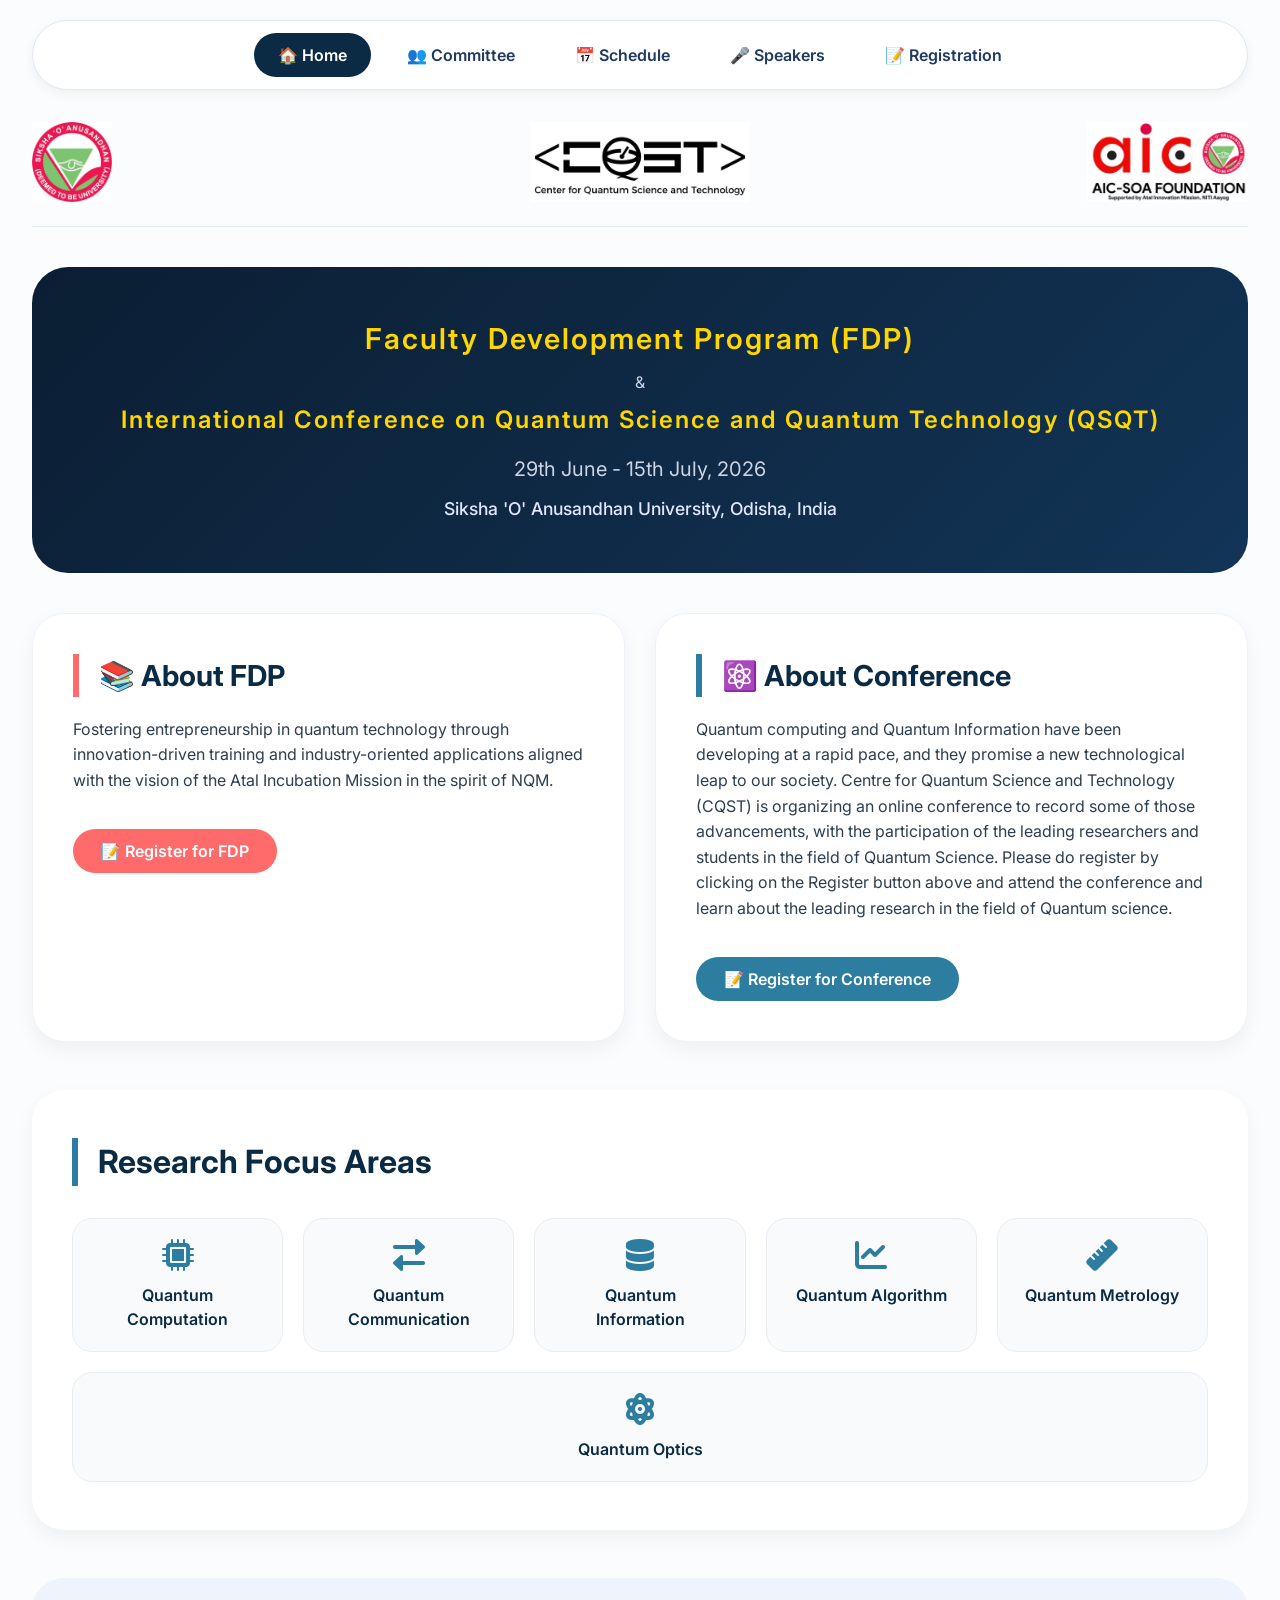
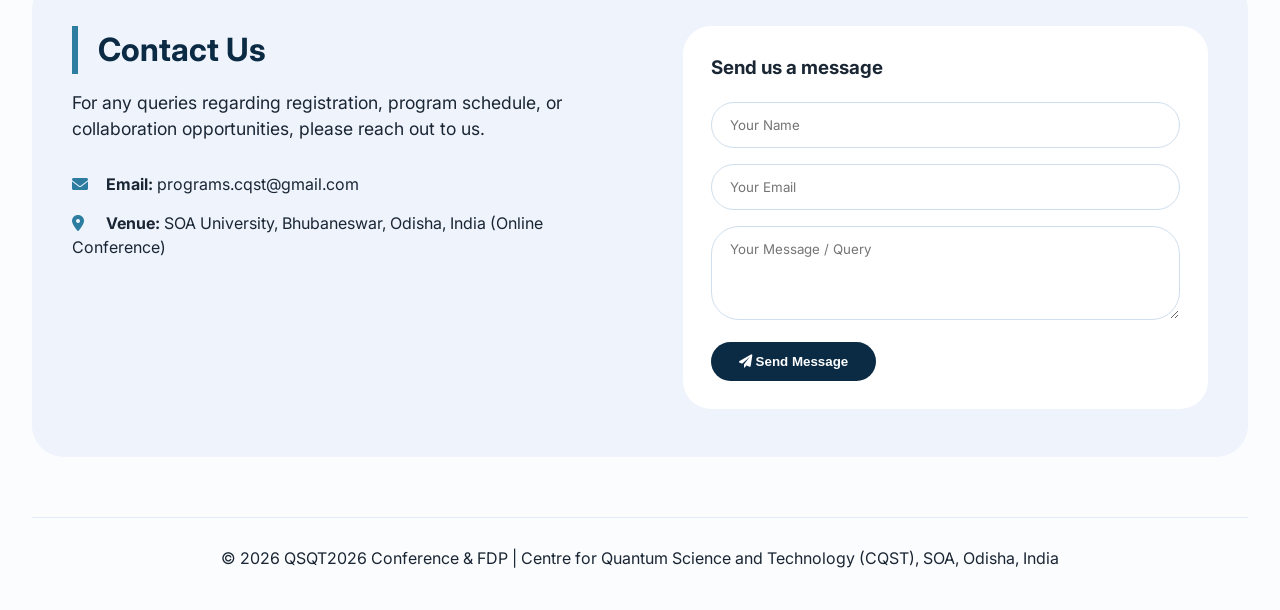
==== index.html @ 763c0652 "Update index.html" ====
<!DOCTYPE html>
<html lang="en">
<head>
  <meta charset="UTF-8">
  <meta name="viewport" content="width=device-width, initial-scale=1.0">
  <title>QSQT2026 & FDP | Quantum Science & Technology</title>
  <link href="https://fonts.googleapis.com/css2?family=Inter:wght@300;400;600;700;800&display=swap" rel="stylesheet">
  <link rel="stylesheet" href="https://cdnjs.cloudflare.com/ajax/libs/font-awesome/6.0.0-beta3/css/all.min.css">
  <style>
    * {
      margin: 0;
      padding: 0;
      box-sizing: border-box;
    }

    body {
      font-family: 'Inter', sans-serif;
      background: #fbfcfe;
      color: #1a2634;
      line-height: 1.5;
    }

    .container {
      max-width: 1280px;
      margin: 0 auto;
      padding: 0 32px;
    }

    /* Navigation Menu */
    .navbar {
      background: white;
      border-radius: 60px;
      padding: 12px 24px;
      margin: 20px 0 0;
      box-shadow: 0 4px 12px rgba(0, 0, 0, 0.05);
      border: 1px solid #e2e8f0;
    }

    .nav-menu {
      display: flex;
      justify-content: center;
      flex-wrap: wrap;
      gap: 12px;
      list-style: none;
    }

    .nav-menu li a {
      display: inline-block;
      padding: 10px 24px;
      font-weight: 600;
      text-decoration: none;
      color: #1e3a5f;
      border-radius: 40px;
      transition: all 0.2s ease;
    }

    .nav-menu li a:hover, .nav-menu li a.active {
      background: #0b2b44;
      color: white;
    }

    /* Logo Strip */
    .logo-strip {
      display: flex;
      align-items: center;
      justify-content: space-between;
      flex-wrap: wrap;
      gap: 24px;
      padding: 32px 0 24px;
      border-bottom: 1px solid #e2e8f0;
    }

    .logo-item {
      flex: 1;
      display: flex;
      justify-content: center;
      align-items: center;
      min-width: 120px;
    }

    .logo-left { justify-content: flex-start; }
    .logo-right { justify-content: flex-end; }
    .logo-img { max-height: 80px; width: auto; object-fit: contain; }

    /* Hero Banner */
    .hero-banner {
      background: linear-gradient(135deg, #0b1e33 0%, #123456 100%);
      border-radius: 36px;
      margin: 40px 0 32px;
      padding: 50px 32px;
      text-align: center;
      position: relative;
      overflow: hidden;
    }

    .program-name-main {
      font-size: 1.8rem;
      font-weight: 600;
      color: #ffd700;
      margin-bottom: 10px;
      letter-spacing: 2px;
    }

    .program-sub {
      font-size: 1.25rem;
      color: #cbd5e6;
      margin-top: 16px;
    }

    .program-location {
      font-size: 1.1rem;
      color: #e0e8ff;
      margin-top: 12px;
      font-weight: 500;
    }

    /* Two Column Layout for About Sections */
    .two-columns {
      display: flex;
      flex-wrap: wrap;
      gap: 30px;
      margin: 40px 0 48px;
    }

    .about-card {
      flex: 1;
      background: white;
      border-radius: 32px;
      padding: 40px;
      box-shadow: 0 8px 20px rgba(0, 0, 0, 0.05);
      border: 1px solid #eef2f8;
      transition: transform 0.2s;
    }

    .about-card:hover {
      transform: translateY(-5px);
    }

    .card-title {
      font-size: 1.8rem;
      font-weight: 700;
      margin-bottom: 20px;
      color: #0b2b44;
      border-left: 6px solid #2c7da0;
      padding-left: 20px;
    }

    .card-title-fdp {
      border-left-color: #ff6b6b;
    }

    .card-title-conference {
      border-left-color: #2c7da0;
    }

    .about-text {
      font-size: 1rem;
      line-height: 1.6;
      color: #2d3e50;
      margin-bottom: 25px;
    }

    .register-btn {
      display: inline-block;
      background: #2c7da0;
      color: white;
      padding: 10px 28px;
      border-radius: 40px;
      text-decoration: none;
      font-weight: 600;
      transition: background 0.2s;
      margin-top: 10px;
    }

    .register-btn-fdp {
      background: #ff6b6b;
    }

    .register-btn-fdp:hover {
      background: #e55555;
    }

    .register-btn-conference:hover {
      background: #1a5a78;
    }

    /* Research Fields Grid */
    .research-section {
      background: white;
      border-radius: 32px;
      padding: 48px 40px;
      margin: 40px 0 48px;
      box-shadow: 0 8px 20px rgba(0, 0, 0, 0.05);
    }

    .section-title {
      font-size: 2rem;
      font-weight: 700;
      margin-bottom: 24px;
      color: #0b2b44;
      border-left: 6px solid #2c7da0;
      padding-left: 20px;
    }

    .highlight-grid {
      display: flex;
      flex-wrap: wrap;
      gap: 20px;
      margin-top: 32px;
    }

    .info-card {
      background: #f8fafc;
      border-radius: 20px;
      padding: 20px 24px;
      flex: 1;
      min-width: 180px;
      text-align: center;
      transition: transform 0.2s;
      border: 1px solid #e9edf2;
    }

    .info-card:hover {
      transform: translateY(-3px);
      box-shadow: 0 8px 20px rgba(0,0,0,0.08);
    }

    .info-card i {
      font-size: 2rem;
      color: #2c7da0;
      margin-bottom: 12px;
      display: block;
    }

    .info-card h3 {
      font-size: 1rem;
      font-weight: 600;
      color: #0b2b44;
    }

    /* Contact Section */
    .contact-section {
      background: #eef3fc;
      border-radius: 32px;
      padding: 48px 40px;
      margin-bottom: 60px;
      display: flex;
      flex-wrap: wrap;
      gap: 48px;
    }

    .contact-info { flex: 1.2; }
    .contact-form { flex: 1; background: white; border-radius: 28px; padding: 28px; }

    input, textarea {
      width: 100%;
      padding: 14px 18px;
      border: 1px solid #cfdfed;
      border-radius: 28px;
      margin-bottom: 16px;
      font-family: 'Inter', sans-serif;
    }

    button {
      background: #0b2b44;
      color: white;
      border: none;
      padding: 12px 28px;
      border-radius: 40px;
      cursor: pointer;
      font-weight: 600;
    }

    button:hover {
      background: #1f4e6e;
    }

    .footer {
      text-align: center;
      padding: 28px 0 40px;
      border-top: 1px solid #e2edf7;
    }

    @media (max-width: 780px) {
      .program-name { font-size: 2rem; }
      .program-name-main { font-size: 1.3rem; }
      .logo-img { max-height: 55px; }
      .two-columns { flex-direction: column; }
      .card-title { font-size: 1.4rem; }
    }
  </style>
</head>
<body>

<div class="container">
  <!-- Navigation Menu -->
  <div class="navbar">
    <ul class="nav-menu">
      <li><a href="index.html" class="active">🏠 Home</a></li>
      <li><a href="committee.html">👥 Committee</a></li>
      <li><a href="schedule.html">📅 Schedule</a></li>
      <li><a href="speakers.html">🎤 Speakers</a></li>
      <li><a href="registration.html">📝 Registration</a></li>
    </ul>
  </div>

  <!-- THREE LOGOS: SOA (left), CQST (center), AIC (right) -->
  <div class="logo-strip">
    <div class="logo-item logo-left">
      <img src="images/logo/soa-logo.jpg" alt="SOA Logo" class="logo-img" onerror="this.src='https://placehold.co/400x200/1e3a5f/white?text=SOA'">
    </div>
    <div class="logo-item logo-center">
      <img src="images/logo/cqst-logo.jpg" alt="CQST Logo" class="logo-img" onerror="this.src='https://placehold.co/400x200/236B8E/white?text=CQST'">
    </div>
    <div class="logo-item logo-right">
      <img src="images/logo/aic-logo.jpg" alt="AIC Logo" class="logo-img" onerror="this.src='https://placehold.co/400x200/2c5a2e/white?text=AIC'">
    </div>
  </div>

  <!-- BANNER with Both Programs -->
  <div class="hero-banner">
    <div class="program-name-main">Faculty Development Program (FDP)</div>
    <div class="program-sub" style="font-size: 1rem; margin-top: 8px; margin-bottom: 8px;">&</div>
    <div class="program-name-main" style="font-size: 1.5rem;">International Conference on Quantum Science and Quantum Technology (QSQT)</div>
    <div class="program-sub">29th June - 15th July, 2026</div>
    <div class="program-location">Siksha 'O' Anusandhan University, Odisha, India</div>
  </div>

  <!-- TWO ABOUT SECTIONS SIDE BY SIDE -->
  <div class="two-columns">
    <!-- FDP About Card -->
    <div class="about-card">
      <h2 class="card-title card-title-fdp">📚 About FDP</h2>
      <div class="about-text">
        Fostering entrepreneurship in quantum technology through innovation-driven training and industry-oriented applications aligned with the vision of the Atal Incubation Mission in the spirit of NQM.
      </div>
      <a href="https://forms.gle/PNzLNgaonMQdGk4N9" target="_blank" class="register-btn register-btn-fdp">📝 Register for FDP</a>
    </div>

    <!-- Conference About Card -->
    <div class="about-card">
      <h2 class="card-title card-title-conference">⚛️ About Conference</h2>
      <div class="about-text">
        Quantum computing and Quantum Information have been developing at a rapid pace, and they promise a new technological leap to our society. Centre for Quantum Science and Technology (CQST) is organizing an online conference to record some of those advancements, with the participation of the leading researchers and students in the field of Quantum Science. Please do register by clicking on the Register button above and attend the conference and learn about the leading research in the field of Quantum science.
      </div>
      <a href="https://forms.gle/eSTVRJTzPmcf8wGw5" target="_blank" class="register-btn register-btn-conference">📝 Register for Conference</a>
    </div>
  </div>

  <!-- Research Fields -->
  <div class="research-section">
    <h2 class="section-title">Research Focus Areas</h2>
    <div class="highlight-grid">
      <div class="info-card"><i class="fas fa-microchip"></i><h3>Quantum Computation</h3></div>
      <div class="info-card"><i class="fas fa-exchange-alt"></i><h3>Quantum Communication</h3></div>
      <div class="info-card"><i class="fas fa-database"></i><h3>Quantum Information</h3></div>
      <div class="info-card"><i class="fas fa-chart-line"></i><h3>Quantum Algorithm</h3></div>
      <div class="info-card"><i class="fas fa-ruler"></i><h3>Quantum Metrology</h3></div>
      <div class="info-card"><i class="fas fa-atom"></i><h3>Quantum Optics</h3></div>
    </div>
  </div>

  <!-- CONTACT SECTION -->
  <div class="contact-section">
    <div class="contact-info">
      <h2 class="section-title" style="border-left-color: #2c7da0; margin-bottom: 8px;">Contact Us</h2>
      <p style="margin-top: 16px; font-size: 1.1rem;">For any queries regarding registration, program schedule, or collaboration opportunities, please reach out to us.</p>
      <div style="margin-top: 30px;">
        <p style="margin: 15px 0;"><i class="fas fa-envelope" style="width: 30px; color: #2c7da0;"></i> <strong>Email:</strong> programs.cqst@gmail.com</p>
        <p style="margin: 15px 0;"><i class="fas fa-map-marker-alt" style="width: 30px; color: #2c7da0;"></i> <strong>Venue:</strong> SOA University, Bhubaneswar, Odisha, India (Online Conference)</p>
      </div>
    </div>
    <div class="contact-form">
      <h3 style="margin-bottom: 20px;">Send us a message</h3>
      <form id="contactForm">
        <input type="text" placeholder="Your Name" required>
        <input type="email" placeholder="Your Email" required>
        <textarea rows="4" placeholder="Your Message / Query"></textarea>
        <button type="submit"><i class="fas fa-paper-plane"></i> Send Message</button>
      </form>
    </div>
  </div>

  <footer class="footer">
    <p>© 2026 QSQT2026 Conference & FDP | Centre for Quantum Science and Technology (CQST), SOA, Odisha, India</p>
  </footer>
</div>

<script>
  document.getElementById('contactForm')?.addEventListener('submit', function(e) {
    e.preventDefault();
    alert('Thank you for your message! The QSQT2026 team will get back to you soon at programs.cqst@gmail.com');
    this.reset();
  });
</script>
</body>
</html>
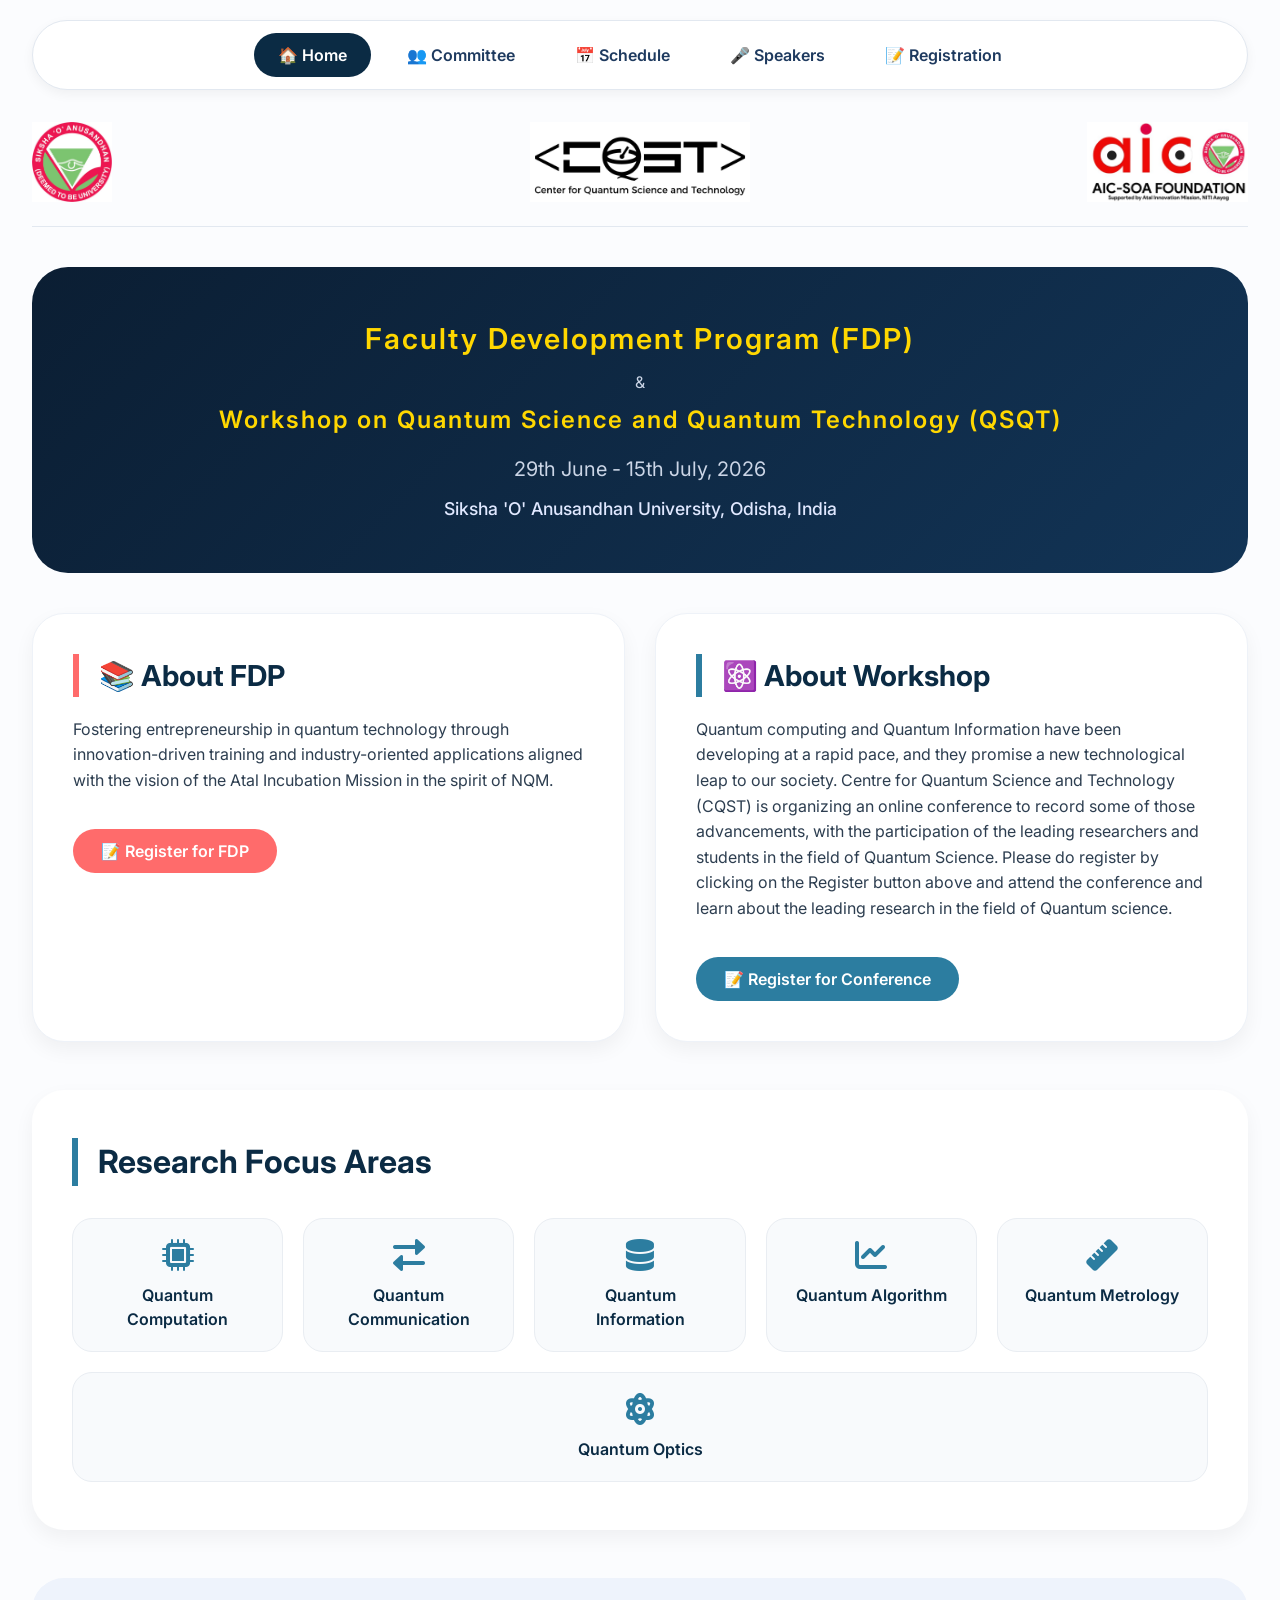
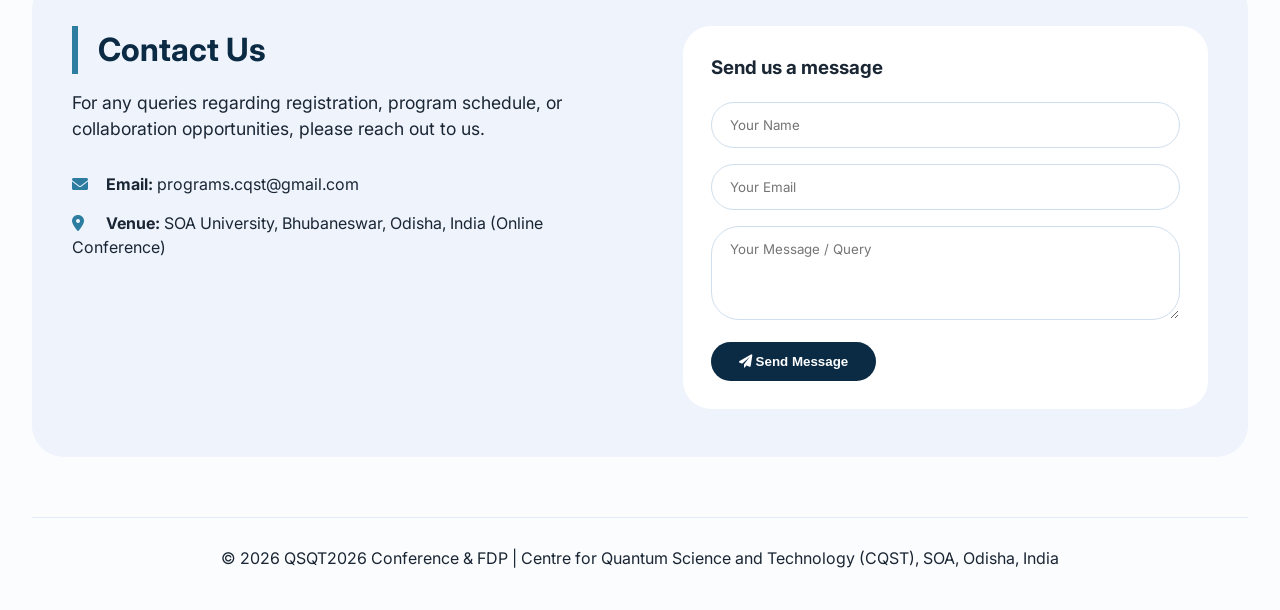
==== commit 1ed16a55: "Update index.html" ====
--- a/index.html
+++ b/index.html
@@ -321,7 +321,7 @@
   <div class="hero-banner">
     <div class="program-name-main">Faculty Development Program (FDP)</div>
     <div class="program-sub" style="font-size: 1rem; margin-top: 8px; margin-bottom: 8px;">&</div>
-    <div class="program-name-main" style="font-size: 1.5rem;">International Conference on Quantum Science and Quantum Technology (QSQT)</div>
+    <div class="program-name-main" style="font-size: 1.5rem;"> Workshop on Quantum Science and Quantum Technology (QSQT)</div>
     <div class="program-sub">29th June - 15th July, 2026</div>
     <div class="program-location">Siksha 'O' Anusandhan University, Odisha, India</div>
   </div>
@@ -339,7 +339,7 @@
 
     <!-- Conference About Card -->
     <div class="about-card">
-      <h2 class="card-title card-title-conference">⚛️ About Conference</h2>
+      <h2 class="card-title card-title-conference">⚛️ About Workshop</h2>
       <div class="about-text">
         Quantum computing and Quantum Information have been developing at a rapid pace, and they promise a new technological leap to our society. Centre for Quantum Science and Technology (CQST) is organizing an online conference to record some of those advancements, with the participation of the leading researchers and students in the field of Quantum Science. Please do register by clicking on the Register button above and attend the conference and learn about the leading research in the field of Quantum science.
       </div>
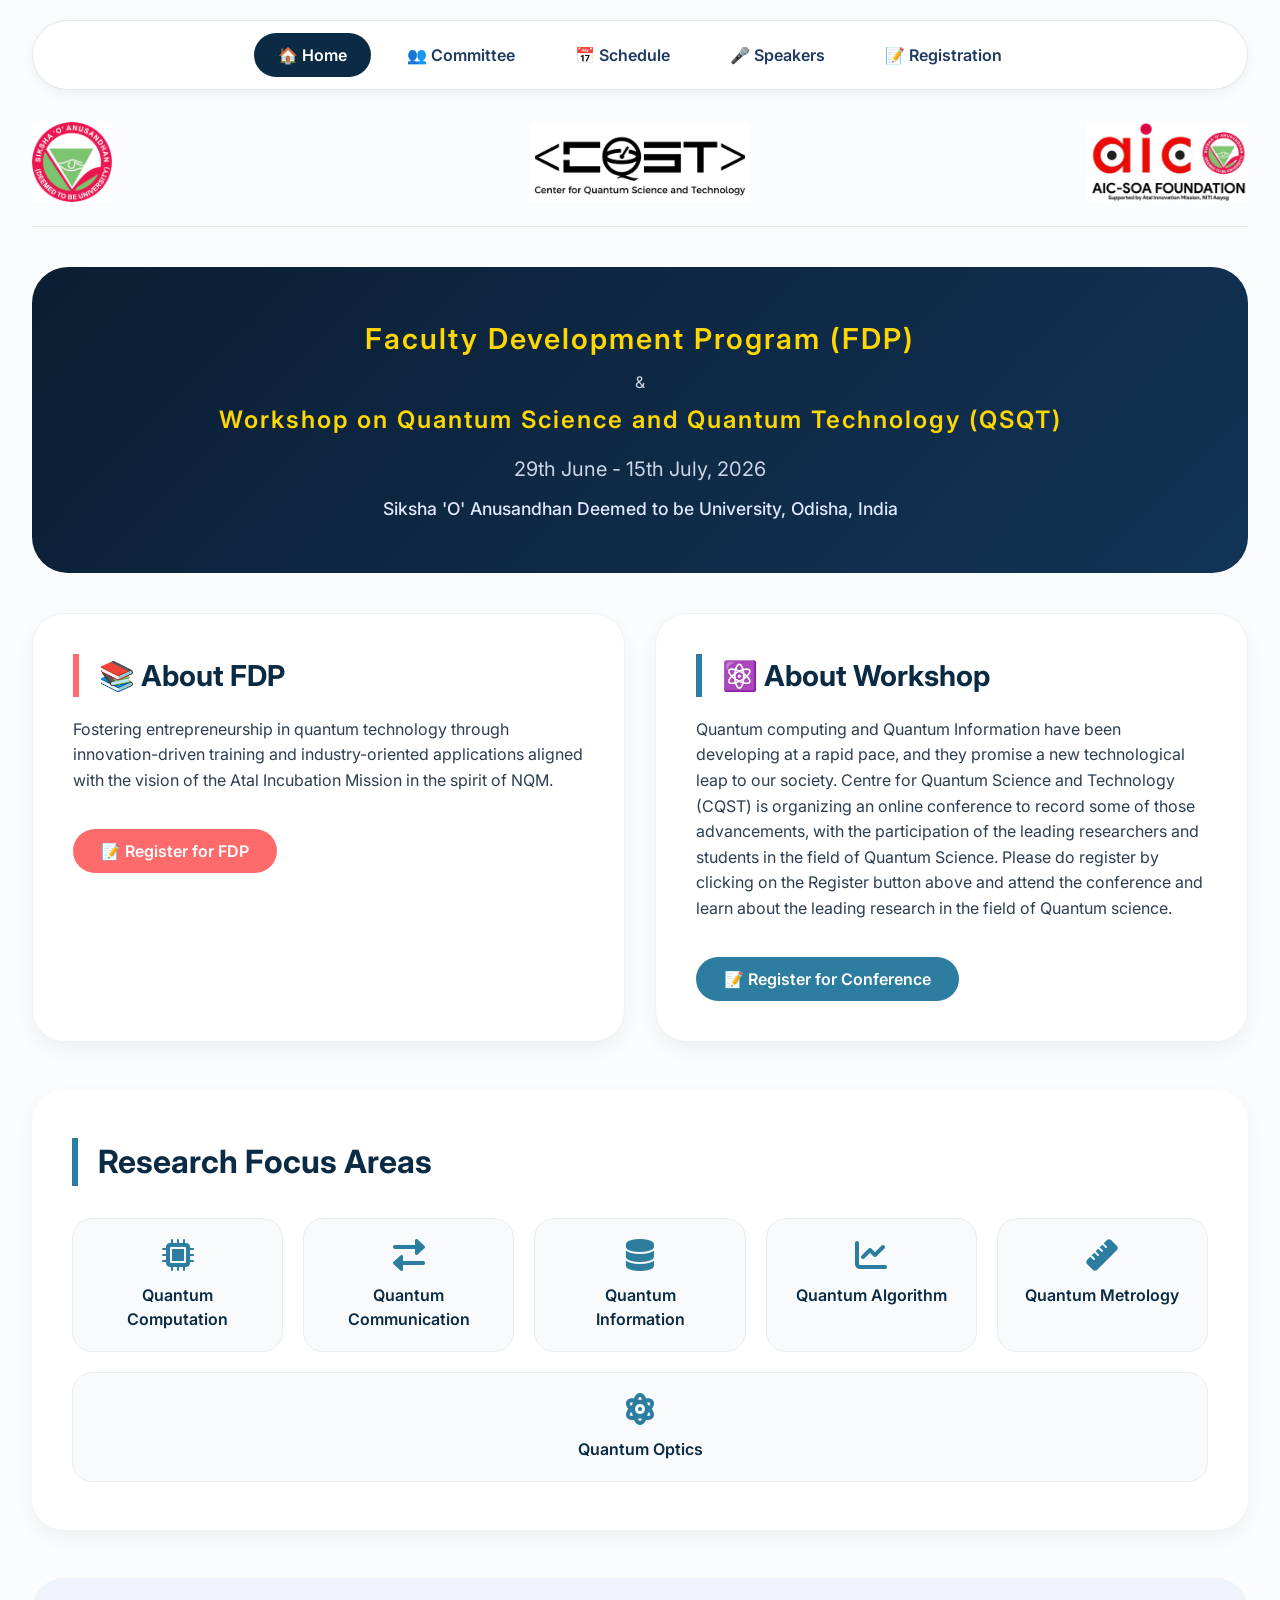
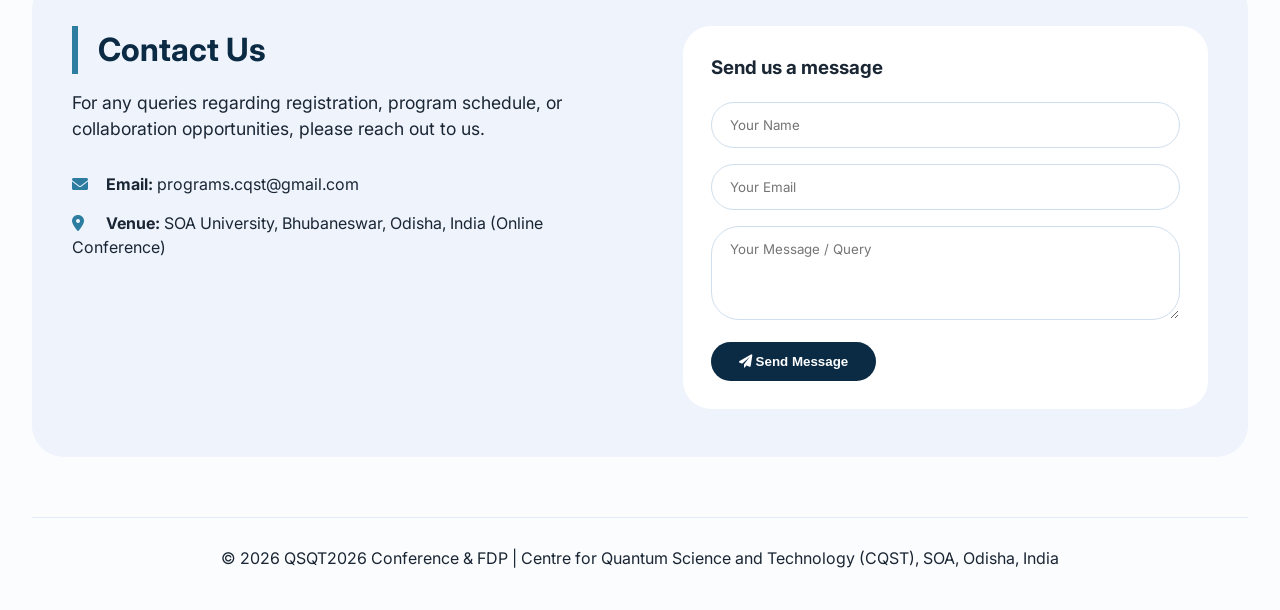
==== commit f87a7aff: "Update index.html" ====
--- a/index.html
+++ b/index.html
@@ -323,7 +323,7 @@
     <div class="program-sub" style="font-size: 1rem; margin-top: 8px; margin-bottom: 8px;">&</div>
     <div class="program-name-main" style="font-size: 1.5rem;"> Workshop on Quantum Science and Quantum Technology (QSQT)</div>
     <div class="program-sub">29th June - 15th July, 2026</div>
-    <div class="program-location">Siksha 'O' Anusandhan University, Odisha, India</div>
+    <div class="program-location">Siksha 'O' Anusandhan Deemed to be University, Odisha, India</div>
   </div>
 
   <!-- TWO ABOUT SECTIONS SIDE BY SIDE -->
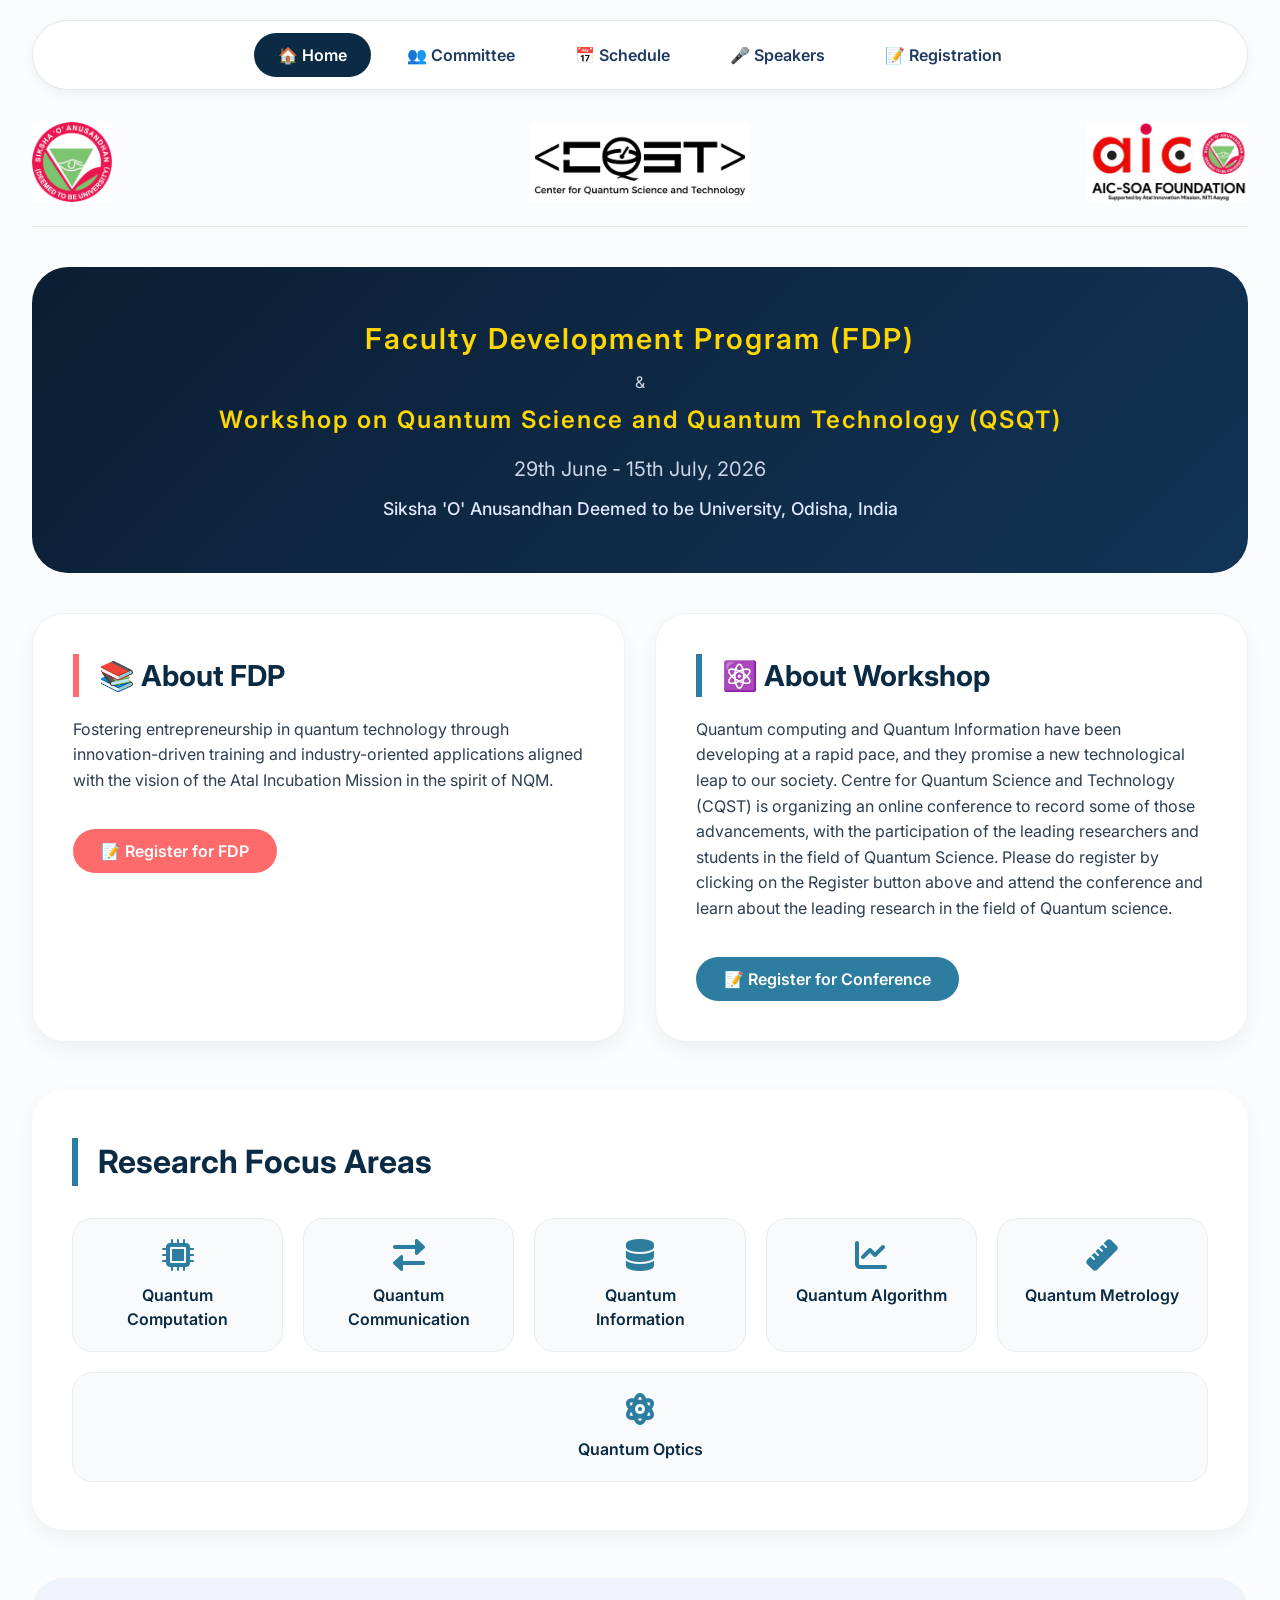
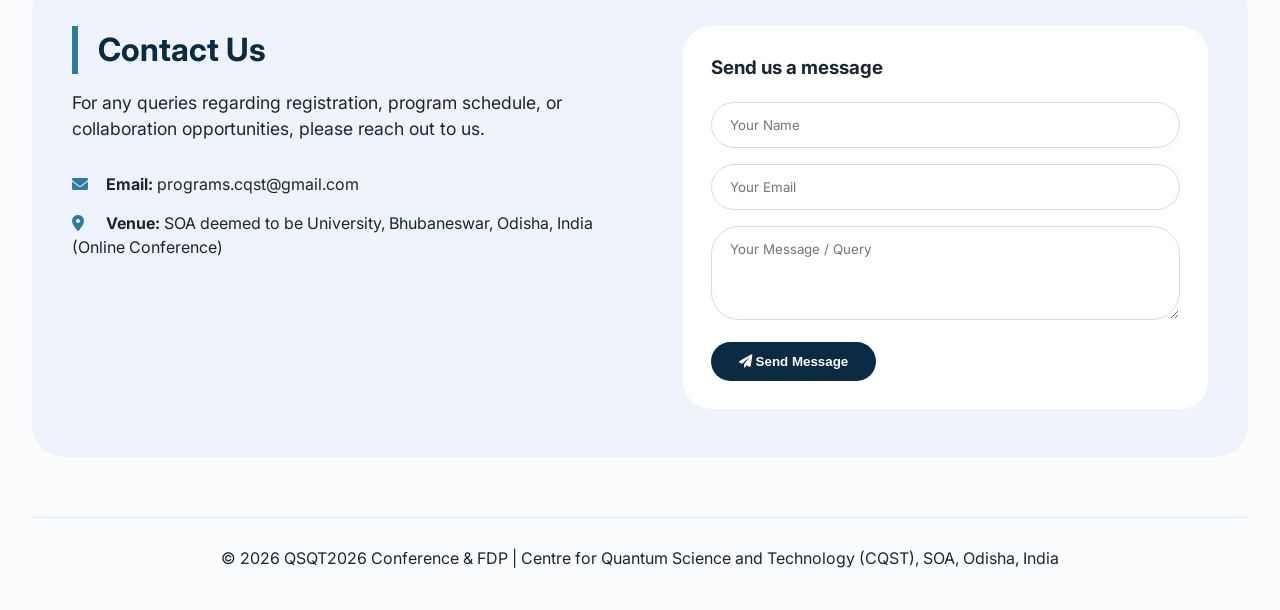
==== commit c2e836d5: "Update index.html" ====
--- a/index.html
+++ b/index.html
@@ -367,7 +367,7 @@
       <p style="margin-top: 16px; font-size: 1.1rem;">For any queries regarding registration, program schedule, or collaboration opportunities, please reach out to us.</p>
       <div style="margin-top: 30px;">
         <p style="margin: 15px 0;"><i class="fas fa-envelope" style="width: 30px; color: #2c7da0;"></i> <strong>Email:</strong> programs.cqst@gmail.com</p>
-        <p style="margin: 15px 0;"><i class="fas fa-map-marker-alt" style="width: 30px; color: #2c7da0;"></i> <strong>Venue:</strong> SOA University, Bhubaneswar, Odisha, India (Online Conference)</p>
+        <p style="margin: 15px 0;"><i class="fas fa-map-marker-alt" style="width: 30px; color: #2c7da0;"></i> <strong>Venue:</strong> SOA deemed to be University, Bhubaneswar, Odisha, India (Online Conference)</p>
       </div>
     </div>
     <div class="contact-form">
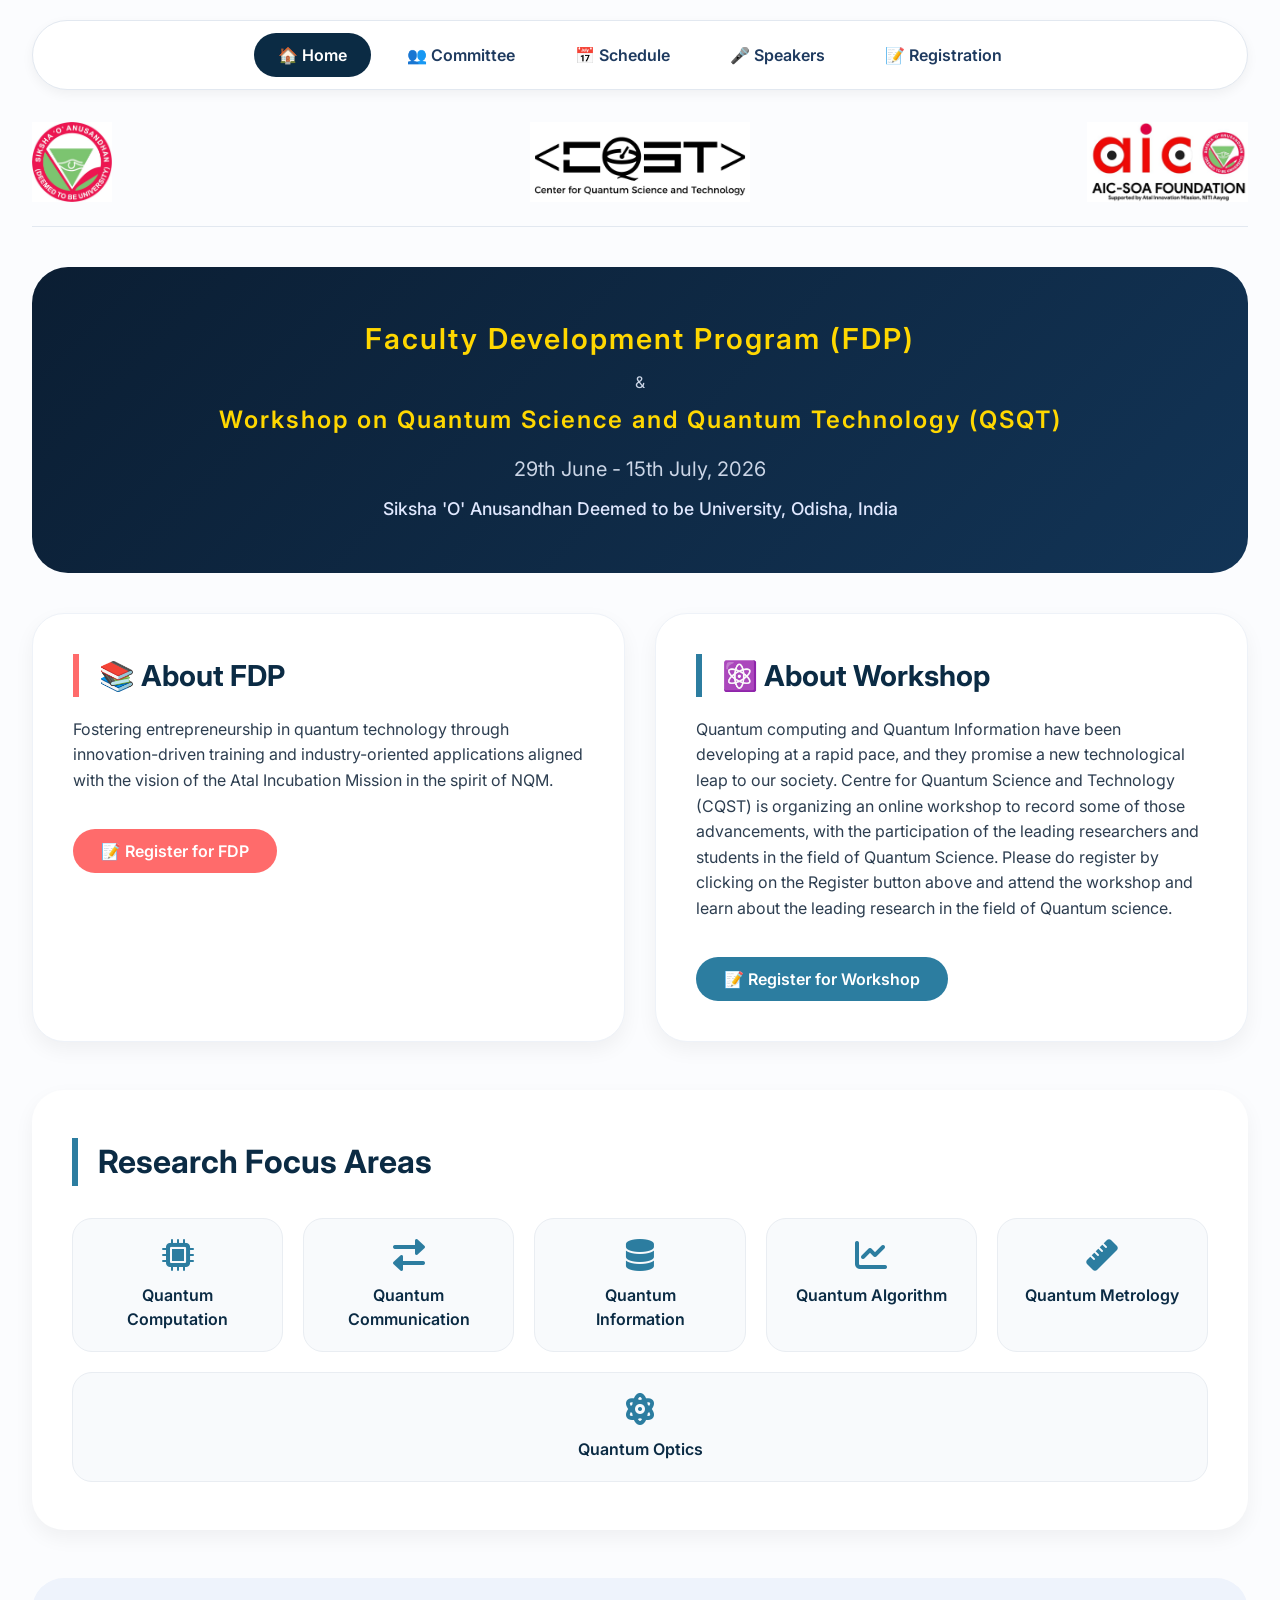
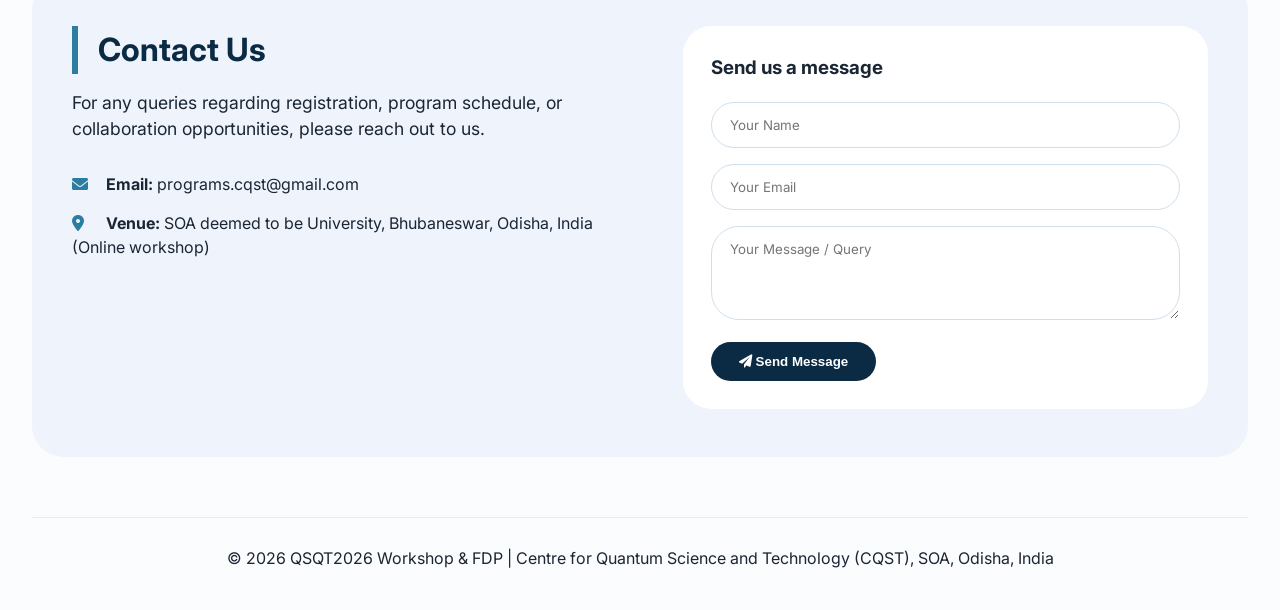
==== commit 692db441: "Update index.html" ====
--- a/index.html
+++ b/index.html
@@ -149,7 +149,7 @@
       border-left-color: #ff6b6b;
     }
 
-    .card-title-conference {
+    .card-title-workshop {
       border-left-color: #2c7da0;
     }
 
@@ -180,7 +180,7 @@
       background: #e55555;
     }
 
-    .register-btn-conference:hover {
+    .register-btn-workshop:hover {
       background: #1a5a78;
     }
 
@@ -337,13 +337,13 @@
       <a href="https://forms.gle/PNzLNgaonMQdGk4N9" target="_blank" class="register-btn register-btn-fdp">📝 Register for FDP</a>
     </div>
 
-    <!-- Conference About Card -->
+    <!-- workshop About Card -->
     <div class="about-card">
-      <h2 class="card-title card-title-conference">⚛️ About Workshop</h2>
+      <h2 class="card-title card-title-workshop">⚛️ About Workshop</h2>
       <div class="about-text">
-        Quantum computing and Quantum Information have been developing at a rapid pace, and they promise a new technological leap to our society. Centre for Quantum Science and Technology (CQST) is organizing an online conference to record some of those advancements, with the participation of the leading researchers and students in the field of Quantum Science. Please do register by clicking on the Register button above and attend the conference and learn about the leading research in the field of Quantum science.
+        Quantum computing and Quantum Information have been developing at a rapid pace, and they promise a new technological leap to our society. Centre for Quantum Science and Technology (CQST) is organizing an online workshop to record some of those advancements, with the participation of the leading researchers and students in the field of Quantum Science. Please do register by clicking on the Register button above and attend the workshop and learn about the leading research in the field of Quantum science.
       </div>
-      <a href="https://forms.gle/eSTVRJTzPmcf8wGw5" target="_blank" class="register-btn register-btn-conference">📝 Register for Conference</a>
+      <a href="https://forms.gle/eSTVRJTzPmcf8wGw5" target="_blank" class="register-btn register-btn-workshop">📝 Register for Workshop</a>
     </div>
   </div>
 
@@ -367,7 +367,7 @@
       <p style="margin-top: 16px; font-size: 1.1rem;">For any queries regarding registration, program schedule, or collaboration opportunities, please reach out to us.</p>
       <div style="margin-top: 30px;">
         <p style="margin: 15px 0;"><i class="fas fa-envelope" style="width: 30px; color: #2c7da0;"></i> <strong>Email:</strong> programs.cqst@gmail.com</p>
-        <p style="margin: 15px 0;"><i class="fas fa-map-marker-alt" style="width: 30px; color: #2c7da0;"></i> <strong>Venue:</strong> SOA deemed to be University, Bhubaneswar, Odisha, India (Online Conference)</p>
+        <p style="margin: 15px 0;"><i class="fas fa-map-marker-alt" style="width: 30px; color: #2c7da0;"></i> <strong>Venue:</strong> SOA deemed to be University, Bhubaneswar, Odisha, India (Online workshop)</p>
       </div>
     </div>
     <div class="contact-form">
@@ -382,7 +382,7 @@
   </div>
 
   <footer class="footer">
-    <p>© 2026 QSQT2026 Conference & FDP | Centre for Quantum Science and Technology (CQST), SOA, Odisha, India</p>
+    <p>© 2026 QSQT2026 Workshop & FDP | Centre for Quantum Science and Technology (CQST), SOA, Odisha, India</p>
   </footer>
 </div>
 
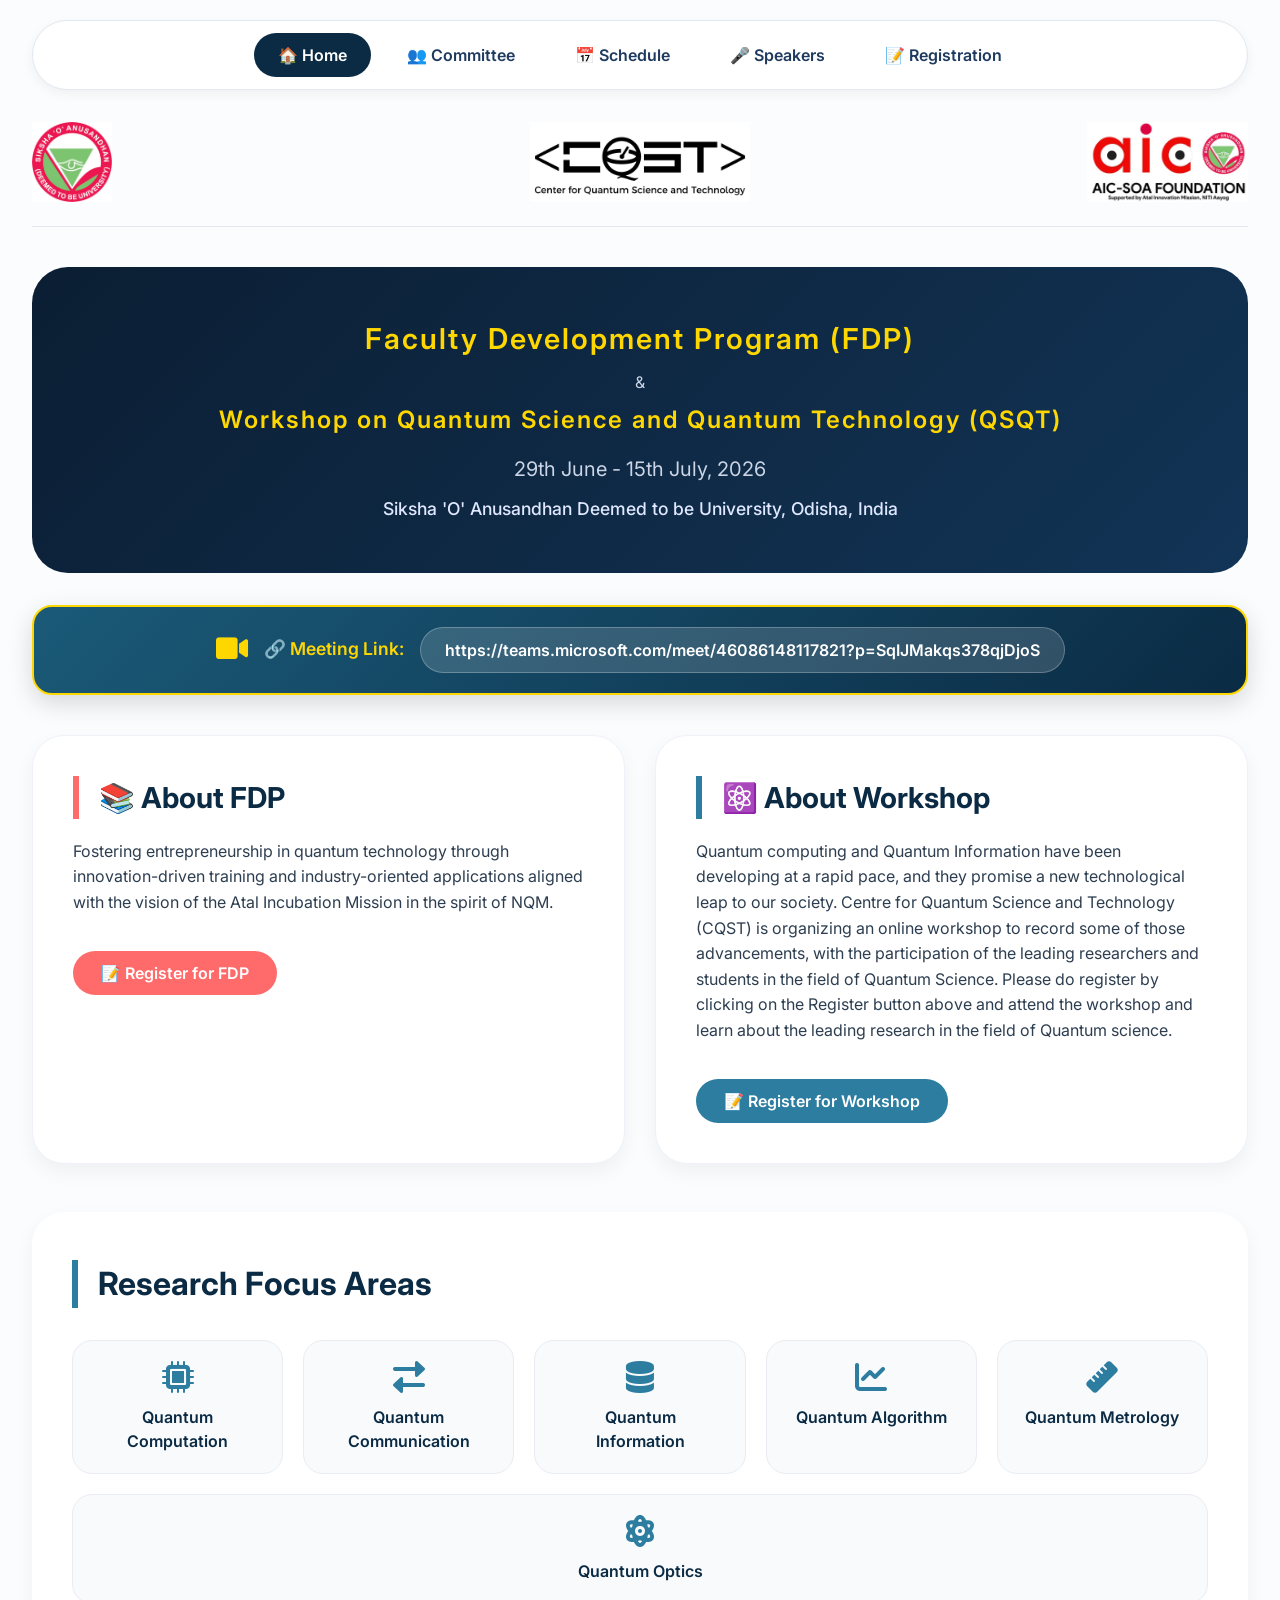
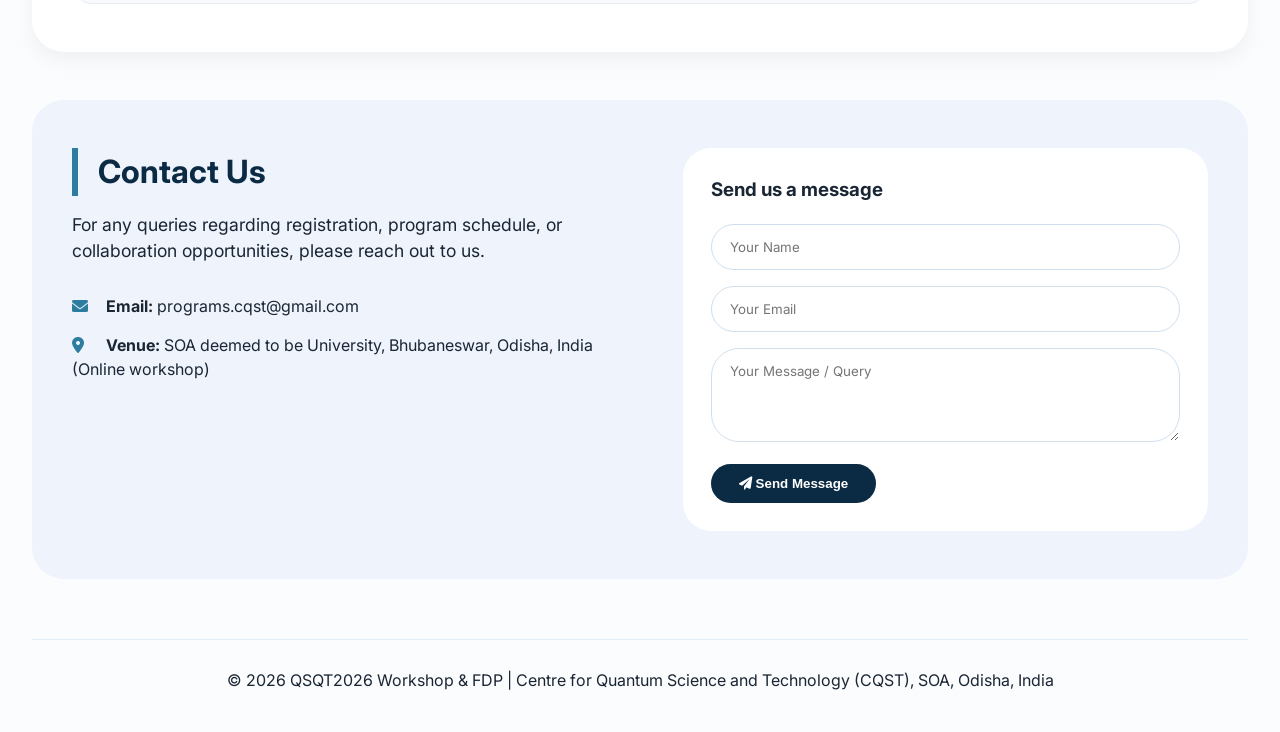
==== commit 3583c8b0: "Update index.html" ====
--- a/index.html
+++ b/index.html
@@ -114,6 +114,51 @@
       font-weight: 500;
     }
 
+    /* Meeting Link Box */
+    .meeting-link-box {
+      background: linear-gradient(135deg, #1a5a78 0%, #0b2b44 100%);
+      border-radius: 20px;
+      padding: 20px 30px;
+      margin: 20px 0 32px;
+      display: flex;
+      align-items: center;
+      justify-content: center;
+      flex-wrap: wrap;
+      gap: 16px;
+      border: 2px solid #ffd700;
+      box-shadow: 0 8px 25px rgba(0,0,0,0.15);
+    }
+
+    .meeting-link-box i {
+      font-size: 1.8rem;
+      color: #ffd700;
+    }
+
+    .meeting-link-box .meeting-label {
+      font-weight: 600;
+      color: #ffd700;
+      font-size: 1.1rem;
+    }
+
+    .meeting-link-box a {
+      color: white;
+      font-weight: 600;
+      text-decoration: none;
+      font-size: 1rem;
+      padding: 10px 24px;
+      background: rgba(255, 255, 255, 0.15);
+      border-radius: 40px;
+      border: 1px solid rgba(255, 255, 255, 0.25);
+      transition: all 0.3s ease;
+      word-break: break-all;
+    }
+
+    .meeting-link-box a:hover {
+      background: rgba(255, 215, 0, 0.25);
+      border-color: #ffd700;
+      transform: scale(1.02);
+    }
+
     /* Two Column Layout for About Sections */
     .two-columns {
       display: flex;
@@ -287,6 +332,8 @@
       .logo-img { max-height: 55px; }
       .two-columns { flex-direction: column; }
       .card-title { font-size: 1.4rem; }
+      .meeting-link-box { flex-direction: column; text-align: center; padding: 20px; }
+      .meeting-link-box a { font-size: 0.85rem; word-break: break-all; }
     }
   </style>
 </head>
@@ -326,6 +373,15 @@
     <div class="program-location">Siksha 'O' Anusandhan Deemed to be University, Odisha, India</div>
   </div>
 
+  <!-- MEETING LINK SECTION -->
+  <div class="meeting-link-box">
+    <i class="fas fa-video"></i>
+    <span class="meeting-label">🔗 Meeting Link:</span>
+    <a href="https://teams.microsoft.com/meet/46086148117821?p=SqIJMakqs378qjDjoS" target="_blank">
+      https://teams.microsoft.com/meet/46086148117821?p=SqIJMakqs378qjDjoS
+    </a>
+  </div>
+
   <!-- TWO ABOUT SECTIONS SIDE BY SIDE -->
   <div class="two-columns">
     <!-- FDP About Card -->
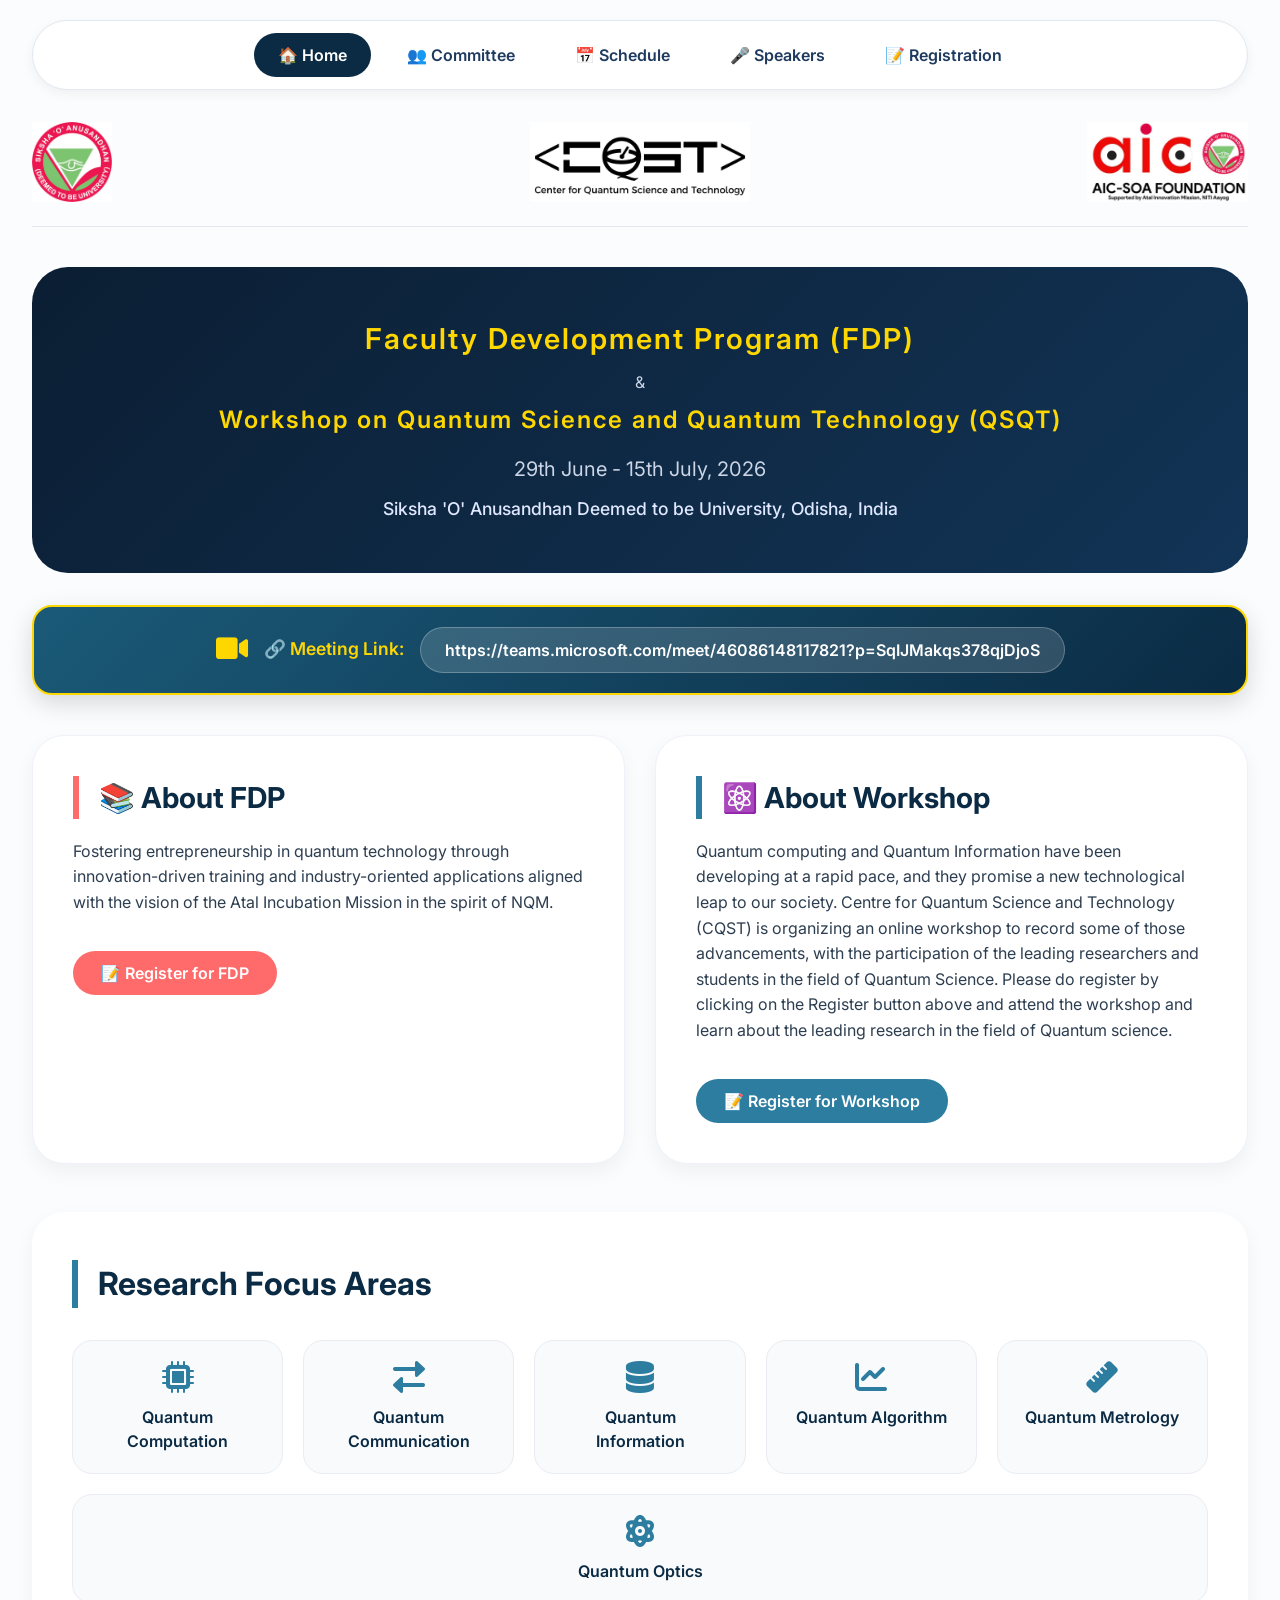
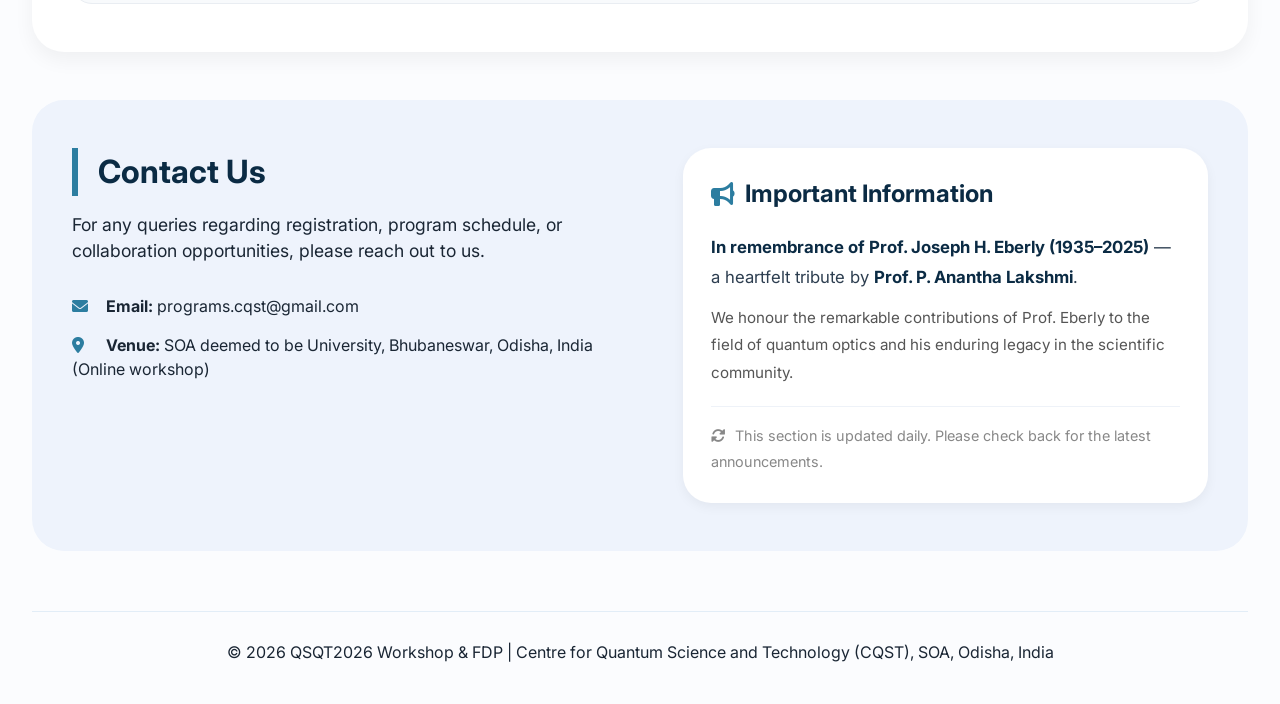
==== commit 7b389c0c: "Update index.html" ====
--- a/index.html
+++ b/index.html
@@ -295,30 +295,34 @@
     }
 
     .contact-info { flex: 1.2; }
-    .contact-form { flex: 1; background: white; border-radius: 28px; padding: 28px; }
-
-    input, textarea {
-      width: 100%;
-      padding: 14px 18px;
-      border: 1px solid #cfdfed;
-      border-radius: 28px;
-      margin-bottom: 16px;
-      font-family: 'Inter', sans-serif;
-    }
-
-    button {
-      background: #0b2b44;
-      color: white;
-      border: none;
-      padding: 12px 28px;
-      border-radius: 40px;
-      cursor: pointer;
-      font-weight: 600;
-    }
-
-    button:hover {
-      background: #1f4e6e;
-    }
+    .important-info { flex: 1; background: white; border-radius: 28px; padding: 28px; box-shadow: 0 4px 12px rgba(0,0,0,0.05); }
+
+    .info-title {
+      font-size: 1.5rem;
+      font-weight: 700;
+      color: #0b2b44;
+      margin-bottom: 20px;
+      display: flex;
+      align-items: center;
+      gap: 10px;
+    }
+
+    .info-title i {
+      color: #2c7da0;
+    }
+
+    .info-content {
+      font-size: 1.05rem;
+      line-height: 1.8;
+      color: #2d3e50;
+    }
+
+    .info-content strong {
+      color: #0b2b44;
+    }
+
+    /* Remove old form styles */
+    input, textarea, button { display: none; }
 
     .footer {
       text-align: center;
@@ -334,6 +338,7 @@
       .card-title { font-size: 1.4rem; }
       .meeting-link-box { flex-direction: column; text-align: center; padding: 20px; }
       .meeting-link-box a { font-size: 0.85rem; word-break: break-all; }
+      .contact-section { flex-direction: column; }
     }
   </style>
 </head>
@@ -416,8 +421,9 @@
     </div>
   </div>
 
-  <!-- CONTACT SECTION -->
+  <!-- CONTACT + IMPORTANT INFO SECTION -->
   <div class="contact-section">
+    <!-- Left: Contact Info -->
     <div class="contact-info">
       <h2 class="section-title" style="border-left-color: #2c7da0; margin-bottom: 8px;">Contact Us</h2>
       <p style="margin-top: 16px; font-size: 1.1rem;">For any queries regarding registration, program schedule, or collaboration opportunities, please reach out to us.</p>
@@ -426,14 +432,21 @@
         <p style="margin: 15px 0;"><i class="fas fa-map-marker-alt" style="width: 30px; color: #2c7da0;"></i> <strong>Venue:</strong> SOA deemed to be University, Bhubaneswar, Odisha, India (Online workshop)</p>
       </div>
     </div>
-    <div class="contact-form">
-      <h3 style="margin-bottom: 20px;">Send us a message</h3>
-      <form id="contactForm">
-        <input type="text" placeholder="Your Name" required>
-        <input type="email" placeholder="Your Email" required>
-        <textarea rows="4" placeholder="Your Message / Query"></textarea>
-        <button type="submit"><i class="fas fa-paper-plane"></i> Send Message</button>
-      </form>
+
+    <!-- Right: Important Information (editable daily) -->
+    <div class="important-info">
+      <div class="info-title">
+        <i class="fas fa-bullhorn"></i> Important Information
+      </div>
+      <div class="info-content">
+        <!-- === EDIT THIS BLOCK DAILY === -->
+        <p><strong>In remembrance of Prof. Joseph H. Eberly (1935–2025)</strong> — a heartfelt tribute by <strong>Prof. P. Anantha Lakshmi</strong>.</p>
+        <p style="margin-top: 12px; font-size: 0.95rem; color: #555;">We honour the remarkable contributions of Prof. Eberly to the field of quantum optics and his enduring legacy in the scientific community.</p>
+        <!-- ============================== -->
+        <p style="margin-top: 20px; font-size: 0.9rem; color: #888; border-top: 1px solid #eef2f8; padding-top: 16px;">
+          <i class="fas fa-sync-alt" style="margin-right: 6px;"></i> This section is updated daily. Please check back for the latest announcements.
+        </p>
+      </div>
     </div>
   </div>
 
@@ -442,12 +455,5 @@
   </footer>
 </div>
 
-<script>
-  document.getElementById('contactForm')?.addEventListener('submit', function(e) {
-    e.preventDefault();
-    alert('Thank you for your message! The QSQT2026 team will get back to you soon at programs.cqst@gmail.com');
-    this.reset();
-  });
-</script>
 </body>
 </html>
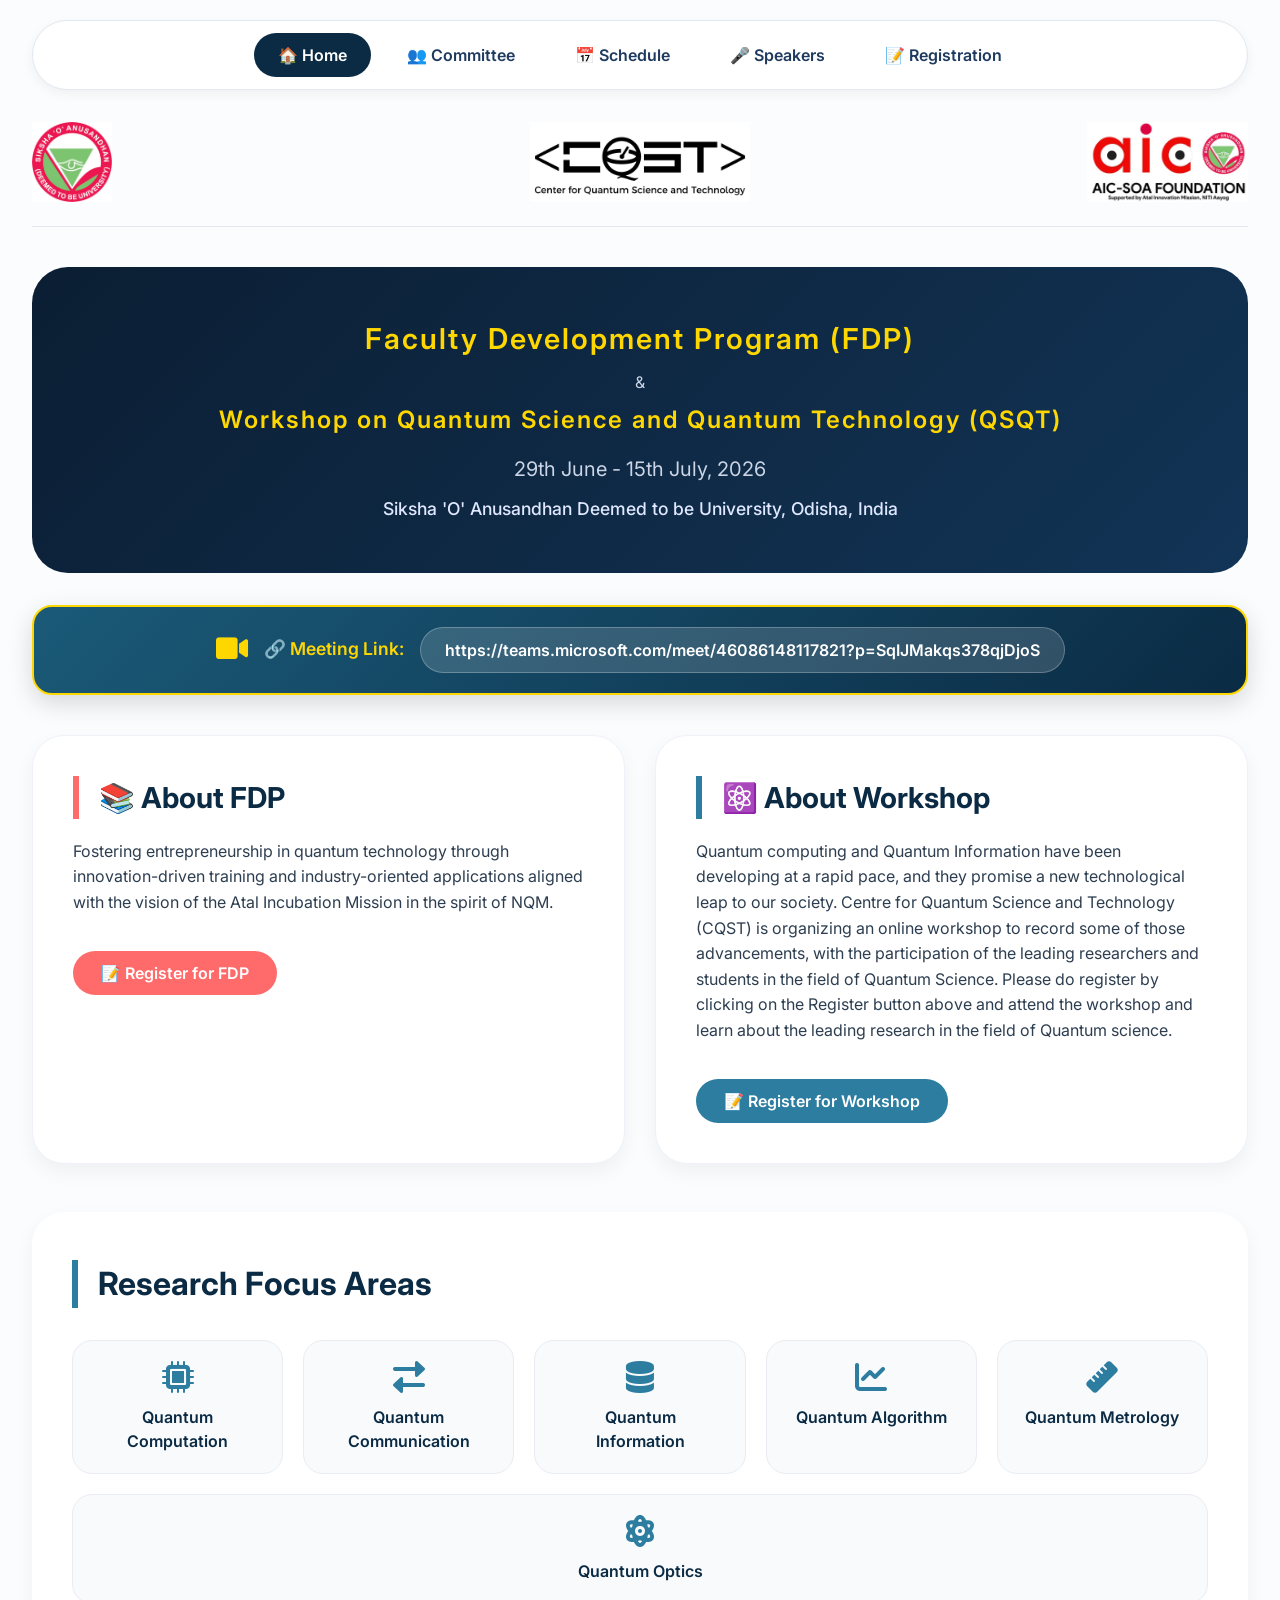
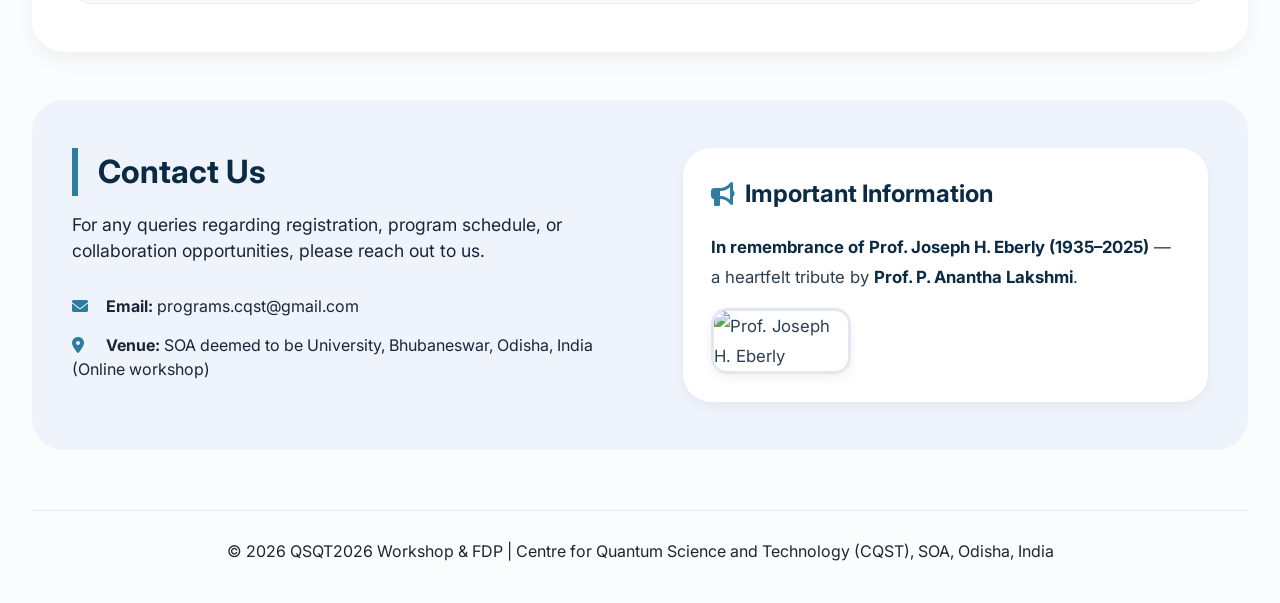
==== commit d7499bf5: "Update index.html" ====
--- a/index.html
+++ b/index.html
@@ -1,11 +1,11 @@
 <!DOCTYPE html>
 <html lang="en">
 <head>
-  <meta charset="UTF-8">
-  <meta name="viewport" content="width=device-width, initial-scale=1.0">
+  <meta charset="UTF-8" />
+  <meta name="viewport" content="width=device-width, initial-scale=1.0" />
   <title>QSQT2026 & FDP | Quantum Science & Technology</title>
-  <link href="https://fonts.googleapis.com/css2?family=Inter:wght@300;400;600;700;800&display=swap" rel="stylesheet">
-  <link rel="stylesheet" href="https://cdnjs.cloudflare.com/ajax/libs/font-awesome/6.0.0-beta3/css/all.min.css">
+  <link href="https://fonts.googleapis.com/css2?family=Inter:wght@300;400;600;700;800&display=swap" rel="stylesheet" />
+  <link rel="stylesheet" href="https://cdnjs.cloudflare.com/ajax/libs/font-awesome/6.0.0-beta3/css/all.min.css" />
   <style>
     * {
       margin: 0;
@@ -54,7 +54,8 @@
       transition: all 0.2s ease;
     }
 
-    .nav-menu li a:hover, .nav-menu li a.active {
+    .nav-menu li a:hover,
+    .nav-menu li a.active {
       background: #0b2b44;
       color: white;
     }
@@ -78,9 +79,17 @@
       min-width: 120px;
     }
 
-    .logo-left { justify-content: flex-start; }
-    .logo-right { justify-content: flex-end; }
-    .logo-img { max-height: 80px; width: auto; object-fit: contain; }
+    .logo-left {
+      justify-content: flex-start;
+    }
+    .logo-right {
+      justify-content: flex-end;
+    }
+    .logo-img {
+      max-height: 80px;
+      width: auto;
+      object-fit: contain;
+    }
 
     /* Hero Banner */
     .hero-banner {
@@ -126,7 +135,7 @@
       flex-wrap: wrap;
       gap: 16px;
       border: 2px solid #ffd700;
-      box-shadow: 0 8px 25px rgba(0,0,0,0.15);
+      box-shadow: 0 8px 25px rgba(0, 0, 0, 0.15);
     }
 
     .meeting-link-box i {
@@ -220,11 +229,9 @@
     .register-btn-fdp {
       background: #ff6b6b;
     }
-
     .register-btn-fdp:hover {
       background: #e55555;
     }
-
     .register-btn-workshop:hover {
       background: #1a5a78;
     }
@@ -267,7 +274,7 @@
 
     .info-card:hover {
       transform: translateY(-3px);
-      box-shadow: 0 8px 20px rgba(0,0,0,0.08);
+      box-shadow: 0 8px 20px rgba(0, 0, 0, 0.08);
     }
 
     .info-card i {
@@ -294,8 +301,16 @@
       gap: 48px;
     }
 
-    .contact-info { flex: 1.2; }
-    .important-info { flex: 1; background: white; border-radius: 28px; padding: 28px; box-shadow: 0 4px 12px rgba(0,0,0,0.05); }
+    .contact-info {
+      flex: 1.2;
+    }
+    .important-info {
+      flex: 1;
+      background: white;
+      border-radius: 28px;
+      padding: 28px;
+      box-shadow: 0 4px 12px rgba(0, 0, 0, 0.05);
+    }
 
     .info-title {
       font-size: 1.5rem;
@@ -321,8 +336,23 @@
       color: #0b2b44;
     }
 
+    .tribute-img {
+      max-width: 140px;
+      width: 100%;
+      height: auto;
+      border-radius: 16px;
+      border: 3px solid #e2e8f0;
+      margin-top: 16px;
+      display: block;
+      box-shadow: 0 4px 12px rgba(0, 0, 0, 0.06);
+    }
+
     /* Remove old form styles */
-    input, textarea, button { display: none; }
+    input,
+    textarea,
+    button {
+      display: none;
+    }
 
     .footer {
       text-align: center;
@@ -331,129 +361,146 @@
     }
 
     @media (max-width: 780px) {
-      .program-name { font-size: 2rem; }
-      .program-name-main { font-size: 1.3rem; }
-      .logo-img { max-height: 55px; }
-      .two-columns { flex-direction: column; }
-      .card-title { font-size: 1.4rem; }
-      .meeting-link-box { flex-direction: column; text-align: center; padding: 20px; }
-      .meeting-link-box a { font-size: 0.85rem; word-break: break-all; }
-      .contact-section { flex-direction: column; }
+      .program-name {
+        font-size: 2rem;
+      }
+      .program-name-main {
+        font-size: 1.3rem;
+      }
+      .logo-img {
+        max-height: 55px;
+      }
+      .two-columns {
+        flex-direction: column;
+      }
+      .card-title {
+        font-size: 1.4rem;
+      }
+      .meeting-link-box {
+        flex-direction: column;
+        text-align: center;
+        padding: 20px;
+      }
+      .meeting-link-box a {
+        font-size: 0.85rem;
+        word-break: break-all;
+      }
+      .contact-section {
+        flex-direction: column;
+      }
     }
   </style>
 </head>
+
 <body>
-
-<div class="container">
-  <!-- Navigation Menu -->
-  <div class="navbar">
-    <ul class="nav-menu">
-      <li><a href="index.html" class="active">🏠 Home</a></li>
-      <li><a href="committee.html">👥 Committee</a></li>
-      <li><a href="schedule.html">📅 Schedule</a></li>
-      <li><a href="speakers.html">🎤 Speakers</a></li>
-      <li><a href="registration.html">📝 Registration</a></li>
-    </ul>
+  <div class="container">
+    <!-- Navigation Menu -->
+    <div class="navbar">
+      <ul class="nav-menu">
+        <li><a href="index.html" class="active">🏠 Home</a></li>
+        <li><a href="committee.html">👥 Committee</a></li>
+        <li><a href="schedule.html">📅 Schedule</a></li>
+        <li><a href="speakers.html">🎤 Speakers</a></li>
+        <li><a href="registration.html">📝 Registration</a></li>
+      </ul>
+    </div>
+
+    <!-- THREE LOGOS: SOA (left), CQST (center), AIC (right) -->
+    <div class="logo-strip">
+      <div class="logo-item logo-left">
+        <img src="images/logo/soa-logo.jpg" alt="SOA Logo" class="logo-img" onerror="this.src='https://placehold.co/400x200/1e3a5f/white?text=SOA'" />
+      </div>
+      <div class="logo-item logo-center">
+        <img src="images/logo/cqst-logo.jpg" alt="CQST Logo" class="logo-img" onerror="this.src='https://placehold.co/400x200/236B8E/white?text=CQST'" />
+      </div>
+      <div class="logo-item logo-right">
+        <img src="images/logo/aic-logo.jpg" alt="AIC Logo" class="logo-img" onerror="this.src='https://placehold.co/400x200/2c5a2e/white?text=AIC'" />
+      </div>
+    </div>
+
+    <!-- BANNER with Both Programs -->
+    <div class="hero-banner">
+      <div class="program-name-main">Faculty Development Program (FDP)</div>
+      <div class="program-sub" style="font-size: 1rem; margin-top: 8px; margin-bottom: 8px;">&</div>
+      <div class="program-name-main" style="font-size: 1.5rem;">Workshop on Quantum Science and Quantum Technology (QSQT)</div>
+      <div class="program-sub">29th June - 15th July, 2026</div>
+      <div class="program-location">Siksha 'O' Anusandhan Deemed to be University, Odisha, India</div>
+    </div>
+
+    <!-- MEETING LINK SECTION -->
+    <div class="meeting-link-box">
+      <i class="fas fa-video"></i>
+      <span class="meeting-label">🔗 Meeting Link:</span>
+      <a href="https://teams.microsoft.com/meet/46086148117821?p=SqIJMakqs378qjDjoS" target="_blank">
+        https://teams.microsoft.com/meet/46086148117821?p=SqIJMakqs378qjDjoS
+      </a>
+    </div>
+
+    <!-- TWO ABOUT SECTIONS SIDE BY SIDE -->
+    <div class="two-columns">
+      <!-- FDP About Card -->
+      <div class="about-card">
+        <h2 class="card-title card-title-fdp">📚 About FDP</h2>
+        <div class="about-text">
+          Fostering entrepreneurship in quantum technology through innovation-driven training and industry-oriented applications aligned with the vision of the Atal Incubation Mission in the spirit of NQM.
+        </div>
+        <a href="https://forms.gle/PNzLNgaonMQdGk4N9" target="_blank" class="register-btn register-btn-fdp">📝 Register for FDP</a>
+      </div>
+
+      <!-- workshop About Card -->
+      <div class="about-card">
+        <h2 class="card-title card-title-workshop">⚛️ About Workshop</h2>
+        <div class="about-text">
+          Quantum computing and Quantum Information have been developing at a rapid pace, and they promise a new technological leap to our society. Centre for Quantum Science and Technology (CQST) is organizing an online workshop to record some of those advancements, with the participation of the leading researchers and students in the field of Quantum Science. Please do register by clicking on the Register button above and attend the workshop and learn about the leading research in the field of Quantum science.
+        </div>
+        <a href="https://forms.gle/eSTVRJTzPmcf8wGw5" target="_blank" class="register-btn register-btn-workshop">📝 Register for Workshop</a>
+      </div>
+    </div>
+
+    <!-- Research Fields -->
+    <div class="research-section">
+      <h2 class="section-title">Research Focus Areas</h2>
+      <div class="highlight-grid">
+        <div class="info-card"><i class="fas fa-microchip"></i><h3>Quantum Computation</h3></div>
+        <div class="info-card"><i class="fas fa-exchange-alt"></i><h3>Quantum Communication</h3></div>
+        <div class="info-card"><i class="fas fa-database"></i><h3>Quantum Information</h3></div>
+        <div class="info-card"><i class="fas fa-chart-line"></i><h3>Quantum Algorithm</h3></div>
+        <div class="info-card"><i class="fas fa-ruler"></i><h3>Quantum Metrology</h3></div>
+        <div class="info-card"><i class="fas fa-atom"></i><h3>Quantum Optics</h3></div>
+      </div>
+    </div>
+
+    <!-- CONTACT + IMPORTANT INFO SECTION -->
+    <div class="contact-section">
+      <!-- Left: Contact Info -->
+      <div class="contact-info">
+        <h2 class="section-title" style="border-left-color: #2c7da0; margin-bottom: 8px;">Contact Us</h2>
+        <p style="margin-top: 16px; font-size: 1.1rem;">For any queries regarding registration, program schedule, or collaboration opportunities, please reach out to us.</p>
+        <div style="margin-top: 30px;">
+          <p style="margin: 15px 0;"><i class="fas fa-envelope" style="width: 30px; color: #2c7da0;"></i> <strong>Email:</strong> programs.cqst@gmail.com</p>
+          <p style="margin: 15px 0;"><i class="fas fa-map-marker-alt" style="width: 30px; color: #2c7da0;"></i> <strong>Venue:</strong> SOA deemed to be University, Bhubaneswar, Odisha, India (Online workshop)</p>
+        </div>
+      </div>
+
+      <!-- Right: Important Information (editable daily) -->
+      <div class="important-info">
+        <div class="info-title">
+          <i class="fas fa-bullhorn"></i> Important Information
+        </div>
+        <div class="info-content">
+          <!-- === EDIT THIS BLOCK DAILY === -->
+          <p>
+            <strong>In remembrance of Prof. Joseph H. Eberly (1935–2025)</strong> — a heartfelt tribute by <strong>Prof. P. Anantha Lakshmi</strong>.
+          </p>
+          <img src="images/prof-eberly.jpg" alt="Prof. Joseph H. Eberly" class="tribute-img" />
+          <!-- ============================== -->
+        </div>
+      </div>
+    </div>
+
+    <footer class="footer">
+      <p>© 2026 QSQT2026 Workshop & FDP | Centre for Quantum Science and Technology (CQST), SOA, Odisha, India</p>
+    </footer>
   </div>
-
-  <!-- THREE LOGOS: SOA (left), CQST (center), AIC (right) -->
-  <div class="logo-strip">
-    <div class="logo-item logo-left">
-      <img src="images/logo/soa-logo.jpg" alt="SOA Logo" class="logo-img" onerror="this.src='https://placehold.co/400x200/1e3a5f/white?text=SOA'">
-    </div>
-    <div class="logo-item logo-center">
-      <img src="images/logo/cqst-logo.jpg" alt="CQST Logo" class="logo-img" onerror="this.src='https://placehold.co/400x200/236B8E/white?text=CQST'">
-    </div>
-    <div class="logo-item logo-right">
-      <img src="images/logo/aic-logo.jpg" alt="AIC Logo" class="logo-img" onerror="this.src='https://placehold.co/400x200/2c5a2e/white?text=AIC'">
-    </div>
-  </div>
-
-  <!-- BANNER with Both Programs -->
-  <div class="hero-banner">
-    <div class="program-name-main">Faculty Development Program (FDP)</div>
-    <div class="program-sub" style="font-size: 1rem; margin-top: 8px; margin-bottom: 8px;">&</div>
-    <div class="program-name-main" style="font-size: 1.5rem;"> Workshop on Quantum Science and Quantum Technology (QSQT)</div>
-    <div class="program-sub">29th June - 15th July, 2026</div>
-    <div class="program-location">Siksha 'O' Anusandhan Deemed to be University, Odisha, India</div>
-  </div>
-
-  <!-- MEETING LINK SECTION -->
-  <div class="meeting-link-box">
-    <i class="fas fa-video"></i>
-    <span class="meeting-label">🔗 Meeting Link:</span>
-    <a href="https://teams.microsoft.com/meet/46086148117821?p=SqIJMakqs378qjDjoS" target="_blank">
-      https://teams.microsoft.com/meet/46086148117821?p=SqIJMakqs378qjDjoS
-    </a>
-  </div>
-
-  <!-- TWO ABOUT SECTIONS SIDE BY SIDE -->
-  <div class="two-columns">
-    <!-- FDP About Card -->
-    <div class="about-card">
-      <h2 class="card-title card-title-fdp">📚 About FDP</h2>
-      <div class="about-text">
-        Fostering entrepreneurship in quantum technology through innovation-driven training and industry-oriented applications aligned with the vision of the Atal Incubation Mission in the spirit of NQM.
-      </div>
-      <a href="https://forms.gle/PNzLNgaonMQdGk4N9" target="_blank" class="register-btn register-btn-fdp">📝 Register for FDP</a>
-    </div>
-
-    <!-- workshop About Card -->
-    <div class="about-card">
-      <h2 class="card-title card-title-workshop">⚛️ About Workshop</h2>
-      <div class="about-text">
-        Quantum computing and Quantum Information have been developing at a rapid pace, and they promise a new technological leap to our society. Centre for Quantum Science and Technology (CQST) is organizing an online workshop to record some of those advancements, with the participation of the leading researchers and students in the field of Quantum Science. Please do register by clicking on the Register button above and attend the workshop and learn about the leading research in the field of Quantum science.
-      </div>
-      <a href="https://forms.gle/eSTVRJTzPmcf8wGw5" target="_blank" class="register-btn register-btn-workshop">📝 Register for Workshop</a>
-    </div>
-  </div>
-
-  <!-- Research Fields -->
-  <div class="research-section">
-    <h2 class="section-title">Research Focus Areas</h2>
-    <div class="highlight-grid">
-      <div class="info-card"><i class="fas fa-microchip"></i><h3>Quantum Computation</h3></div>
-      <div class="info-card"><i class="fas fa-exchange-alt"></i><h3>Quantum Communication</h3></div>
-      <div class="info-card"><i class="fas fa-database"></i><h3>Quantum Information</h3></div>
-      <div class="info-card"><i class="fas fa-chart-line"></i><h3>Quantum Algorithm</h3></div>
-      <div class="info-card"><i class="fas fa-ruler"></i><h3>Quantum Metrology</h3></div>
-      <div class="info-card"><i class="fas fa-atom"></i><h3>Quantum Optics</h3></div>
-    </div>
-  </div>
-
-  <!-- CONTACT + IMPORTANT INFO SECTION -->
-  <div class="contact-section">
-    <!-- Left: Contact Info -->
-    <div class="contact-info">
-      <h2 class="section-title" style="border-left-color: #2c7da0; margin-bottom: 8px;">Contact Us</h2>
-      <p style="margin-top: 16px; font-size: 1.1rem;">For any queries regarding registration, program schedule, or collaboration opportunities, please reach out to us.</p>
-      <div style="margin-top: 30px;">
-        <p style="margin: 15px 0;"><i class="fas fa-envelope" style="width: 30px; color: #2c7da0;"></i> <strong>Email:</strong> programs.cqst@gmail.com</p>
-        <p style="margin: 15px 0;"><i class="fas fa-map-marker-alt" style="width: 30px; color: #2c7da0;"></i> <strong>Venue:</strong> SOA deemed to be University, Bhubaneswar, Odisha, India (Online workshop)</p>
-      </div>
-    </div>
-
-    <!-- Right: Important Information (editable daily) -->
-    <div class="important-info">
-      <div class="info-title">
-        <i class="fas fa-bullhorn"></i> Important Information
-      </div>
-      <div class="info-content">
-        <!-- === EDIT THIS BLOCK DAILY === -->
-        <p><strong>In remembrance of Prof. Joseph H. Eberly (1935–2025)</strong> — a heartfelt tribute by <strong>Prof. P. Anantha Lakshmi</strong>.</p>
-        <p style="margin-top: 12px; font-size: 0.95rem; color: #555;">We honour the remarkable contributions of Prof. Eberly to the field of quantum optics and his enduring legacy in the scientific community.</p>
-        <!-- ============================== -->
-        <p style="margin-top: 20px; font-size: 0.9rem; color: #888; border-top: 1px solid #eef2f8; padding-top: 16px;">
-          <i class="fas fa-sync-alt" style="margin-right: 6px;"></i> This section is updated daily. Please check back for the latest announcements.
-        </p>
-      </div>
-    </div>
-  </div>
-
-  <footer class="footer">
-    <p>© 2026 QSQT2026 Workshop & FDP | Centre for Quantum Science and Technology (CQST), SOA, Odisha, India</p>
-  </footer>
-</div>
-
 </body>
 </html>
